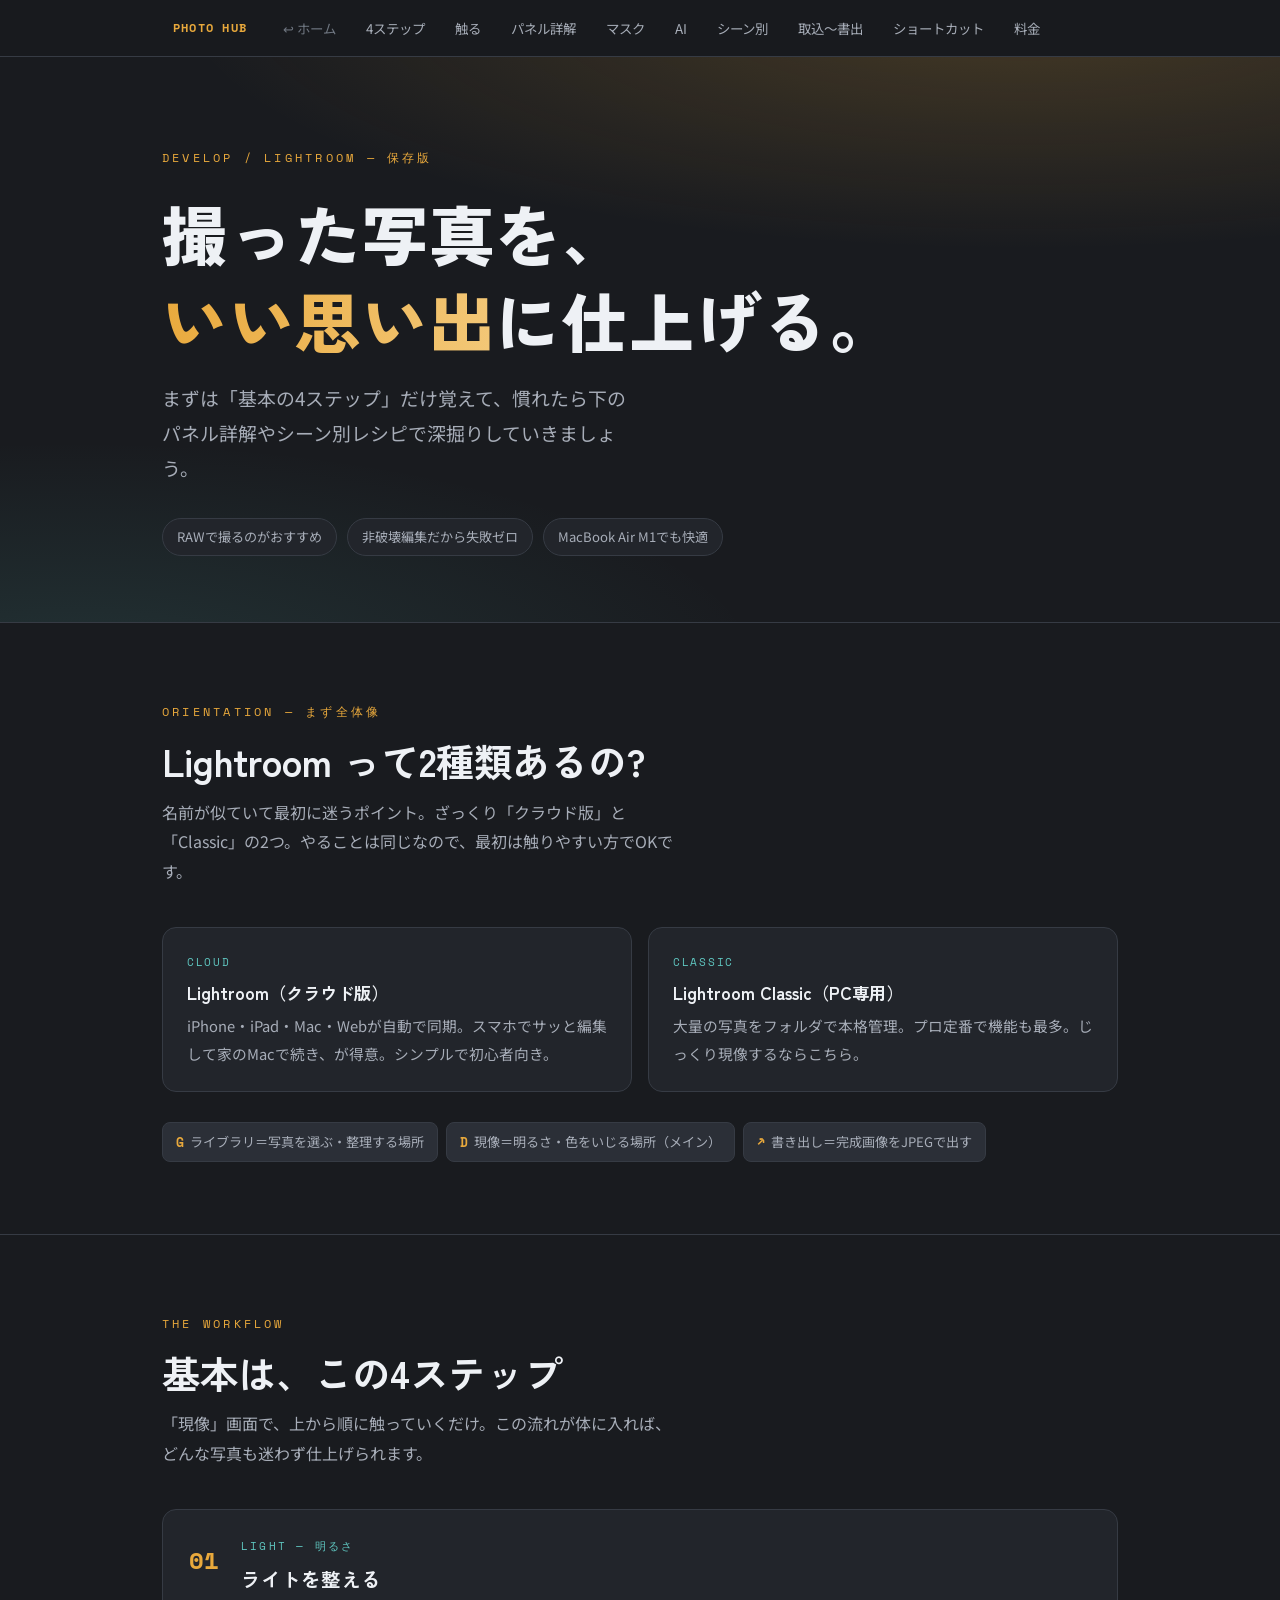
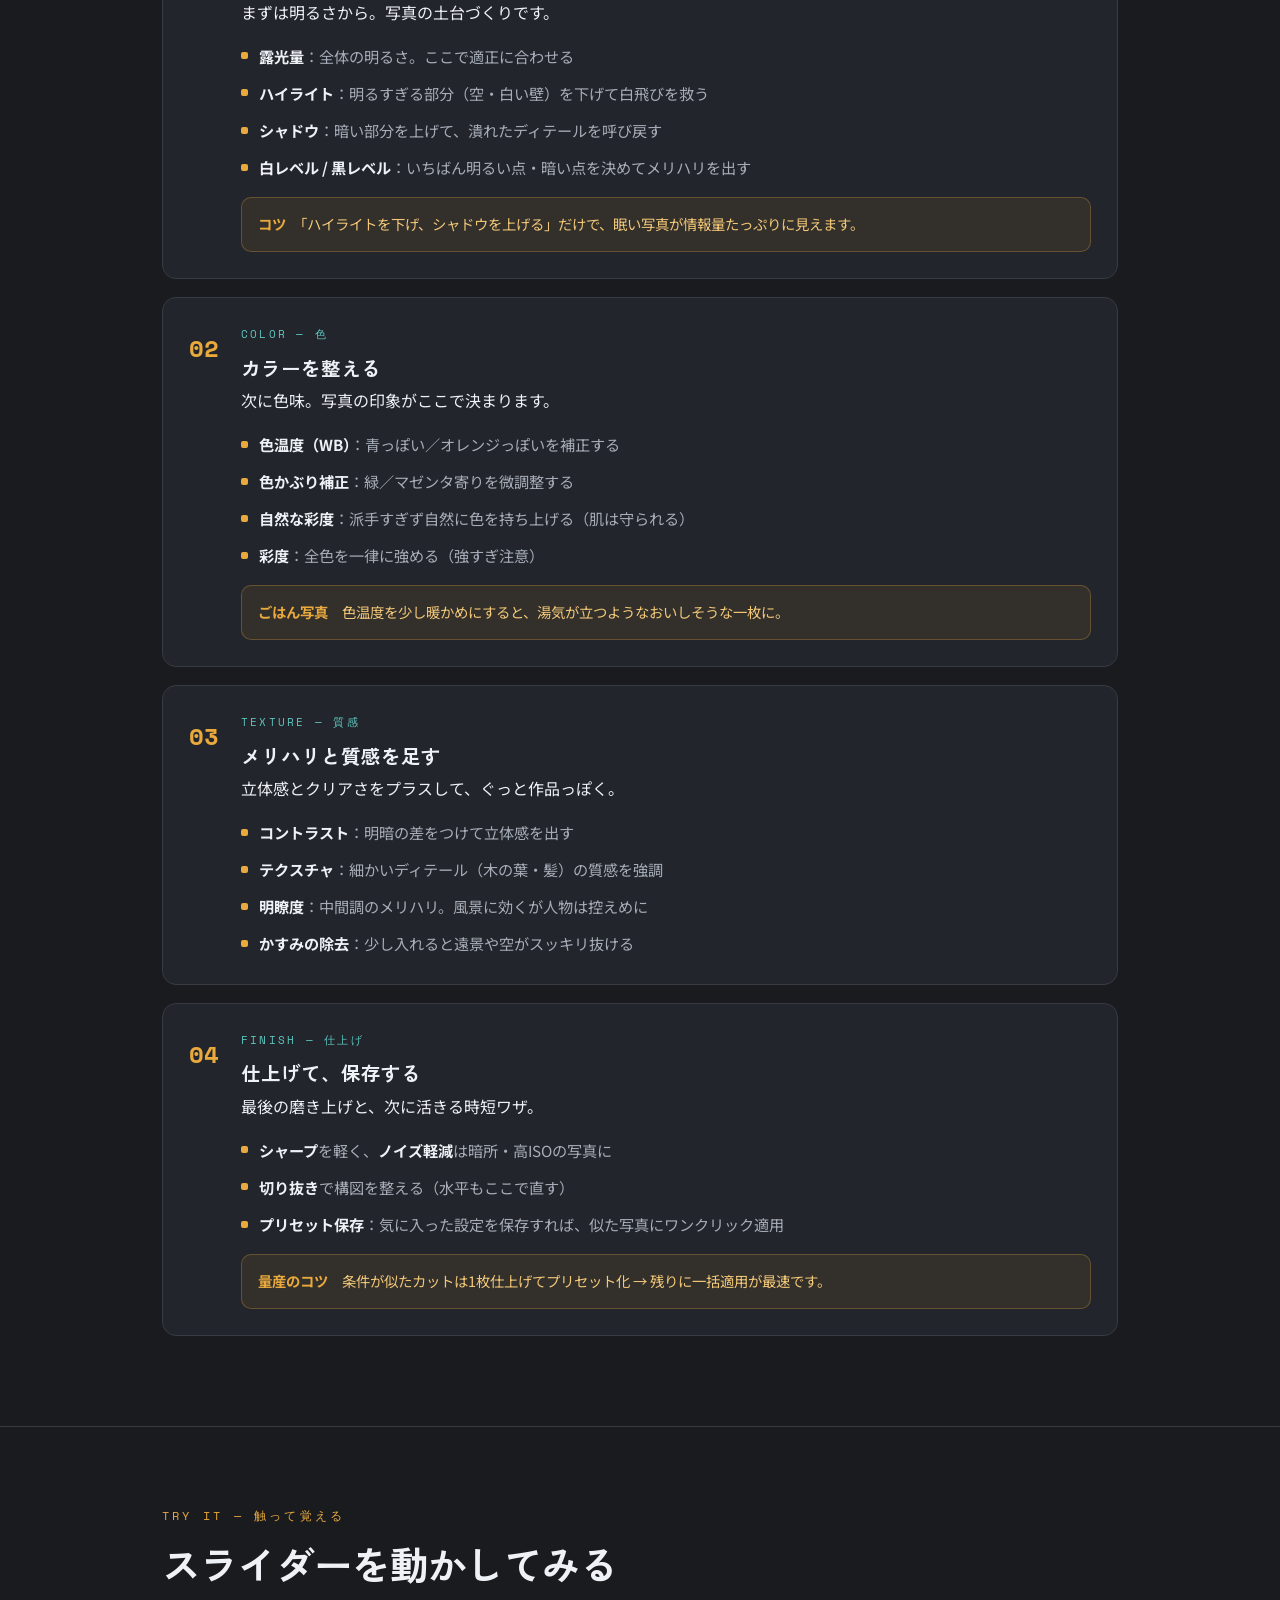
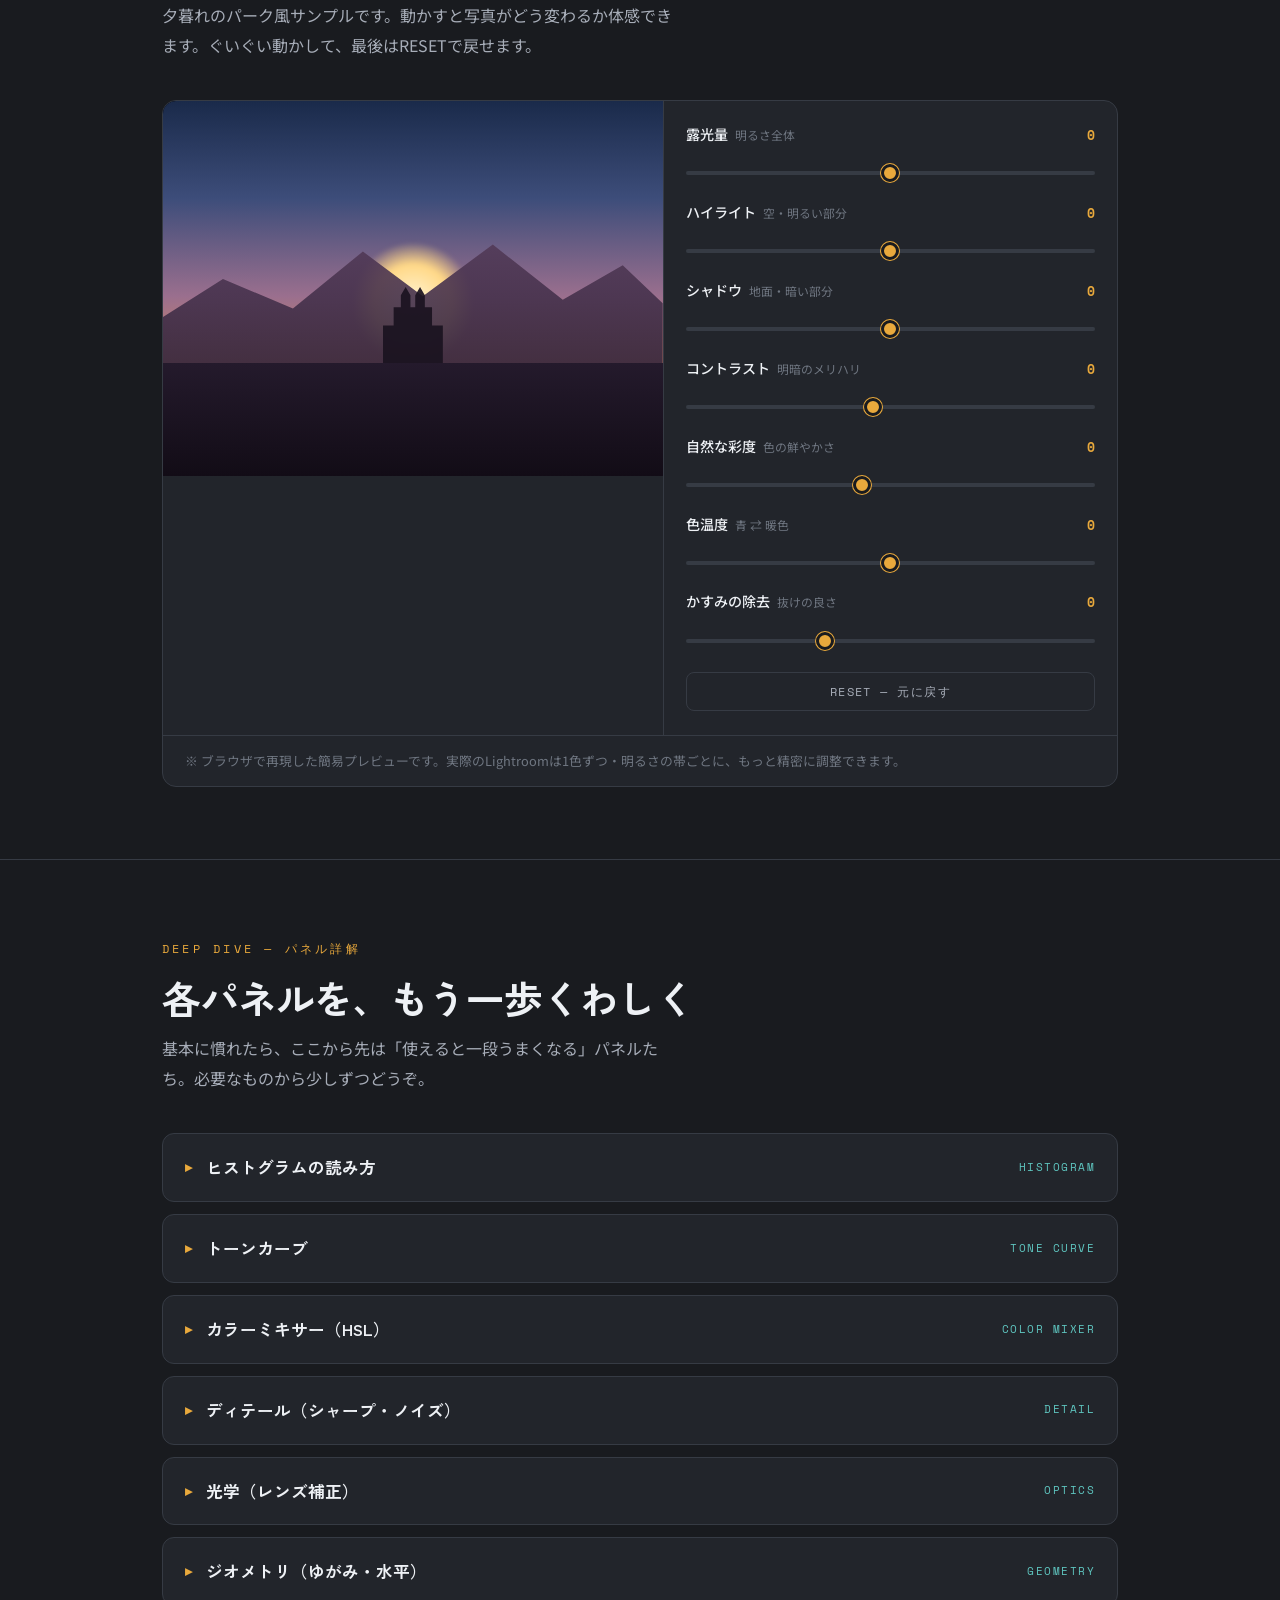
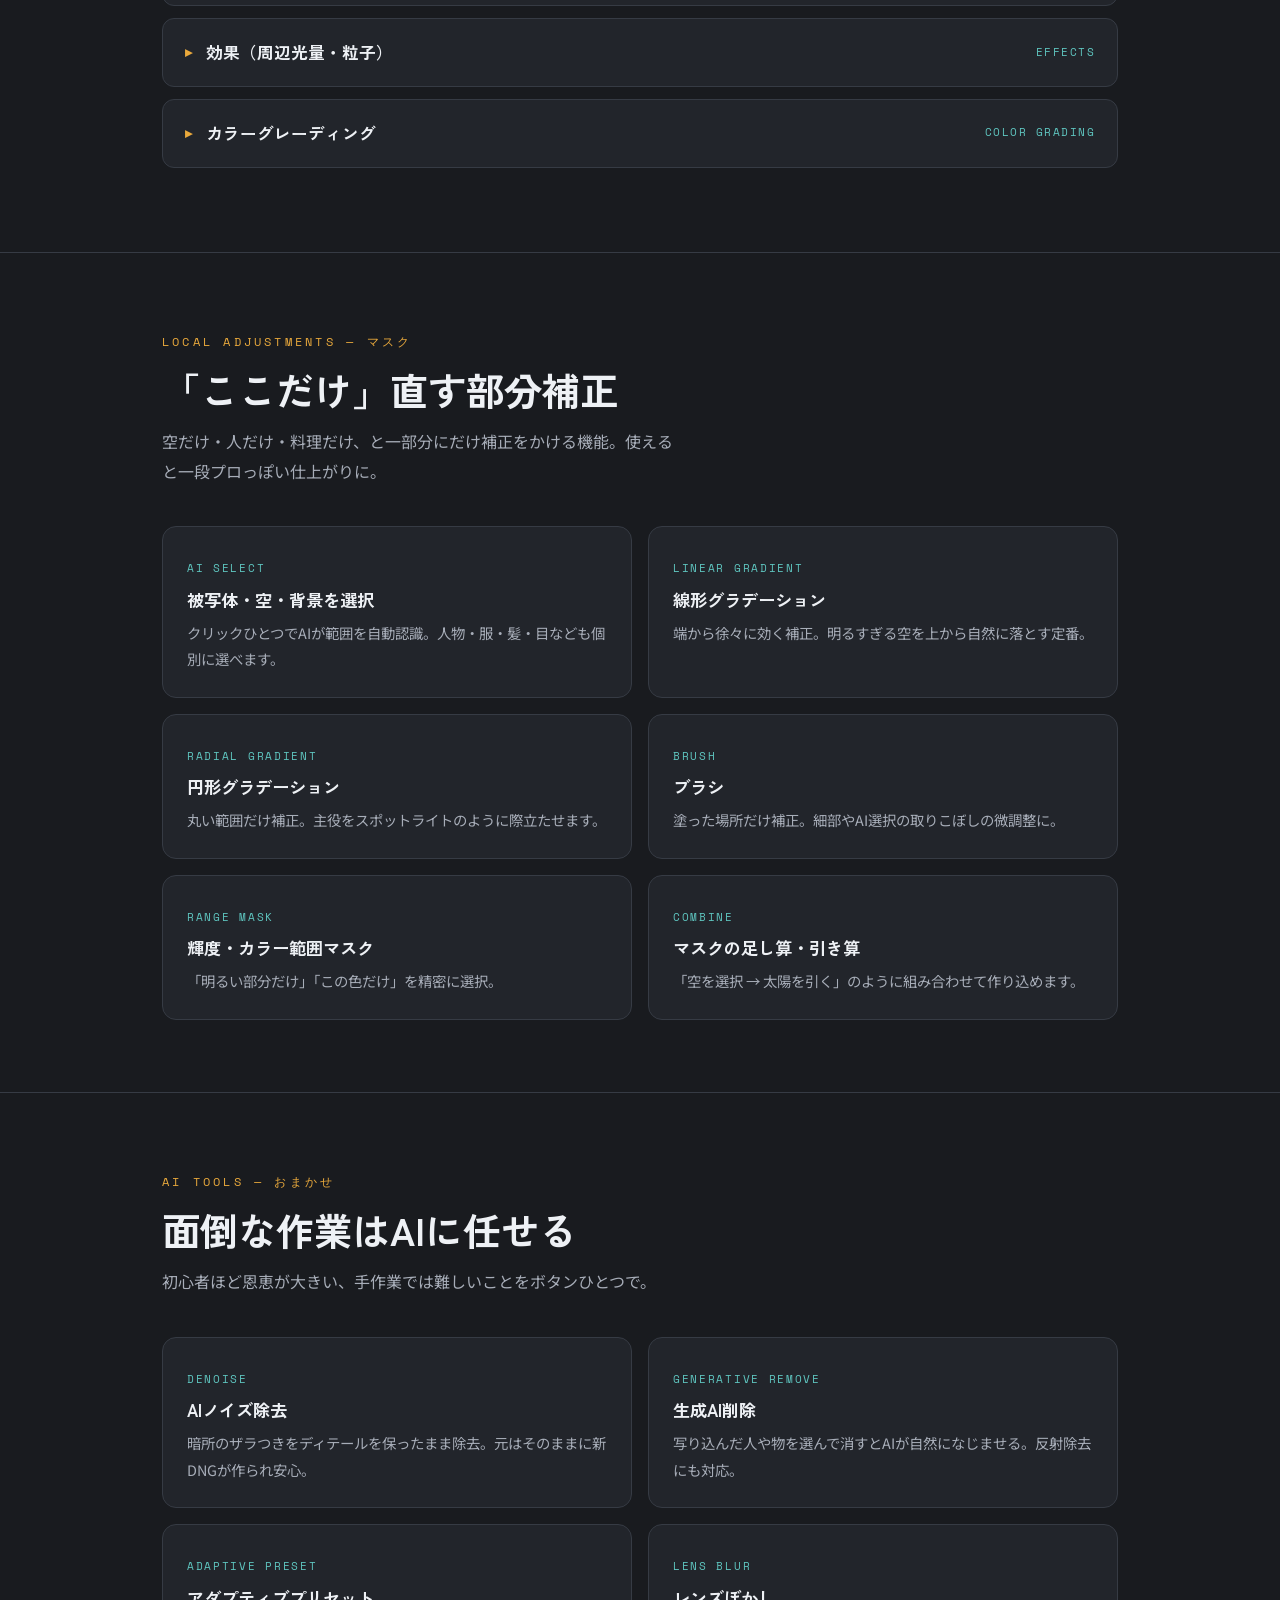
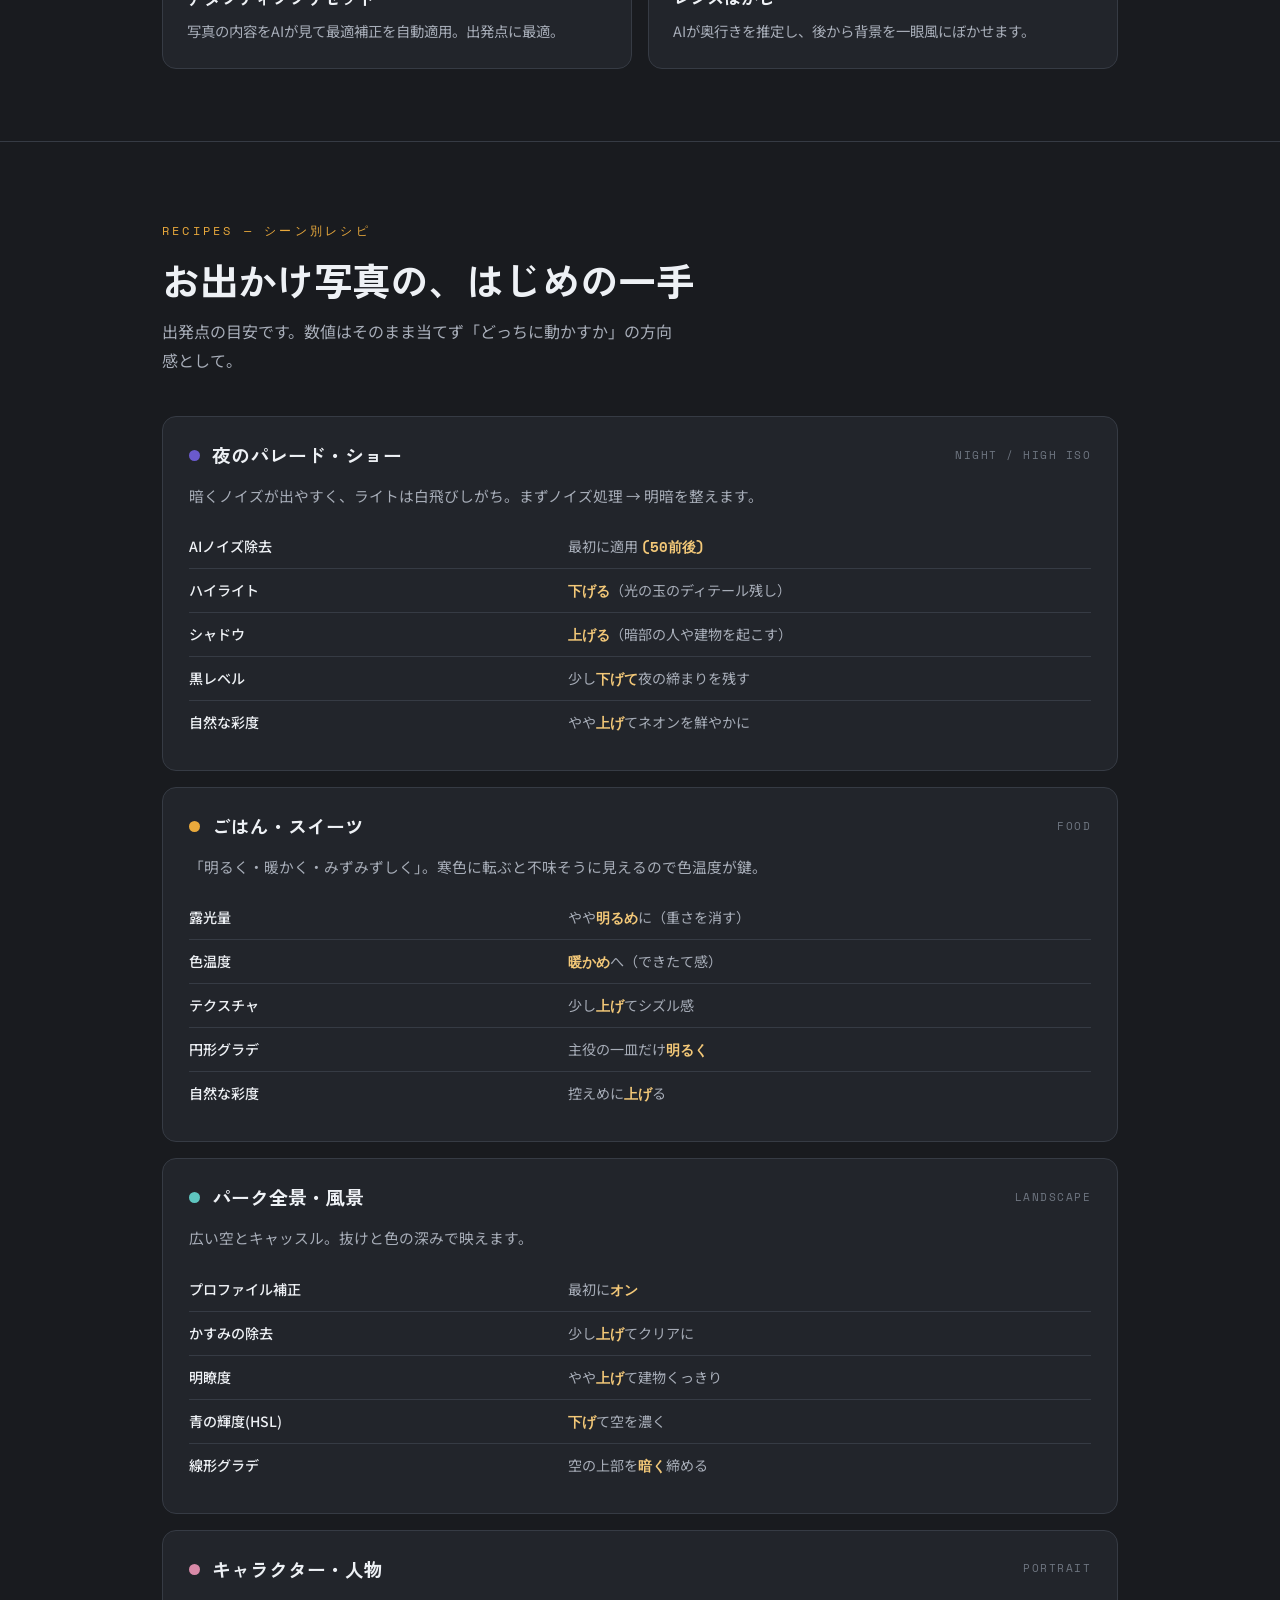
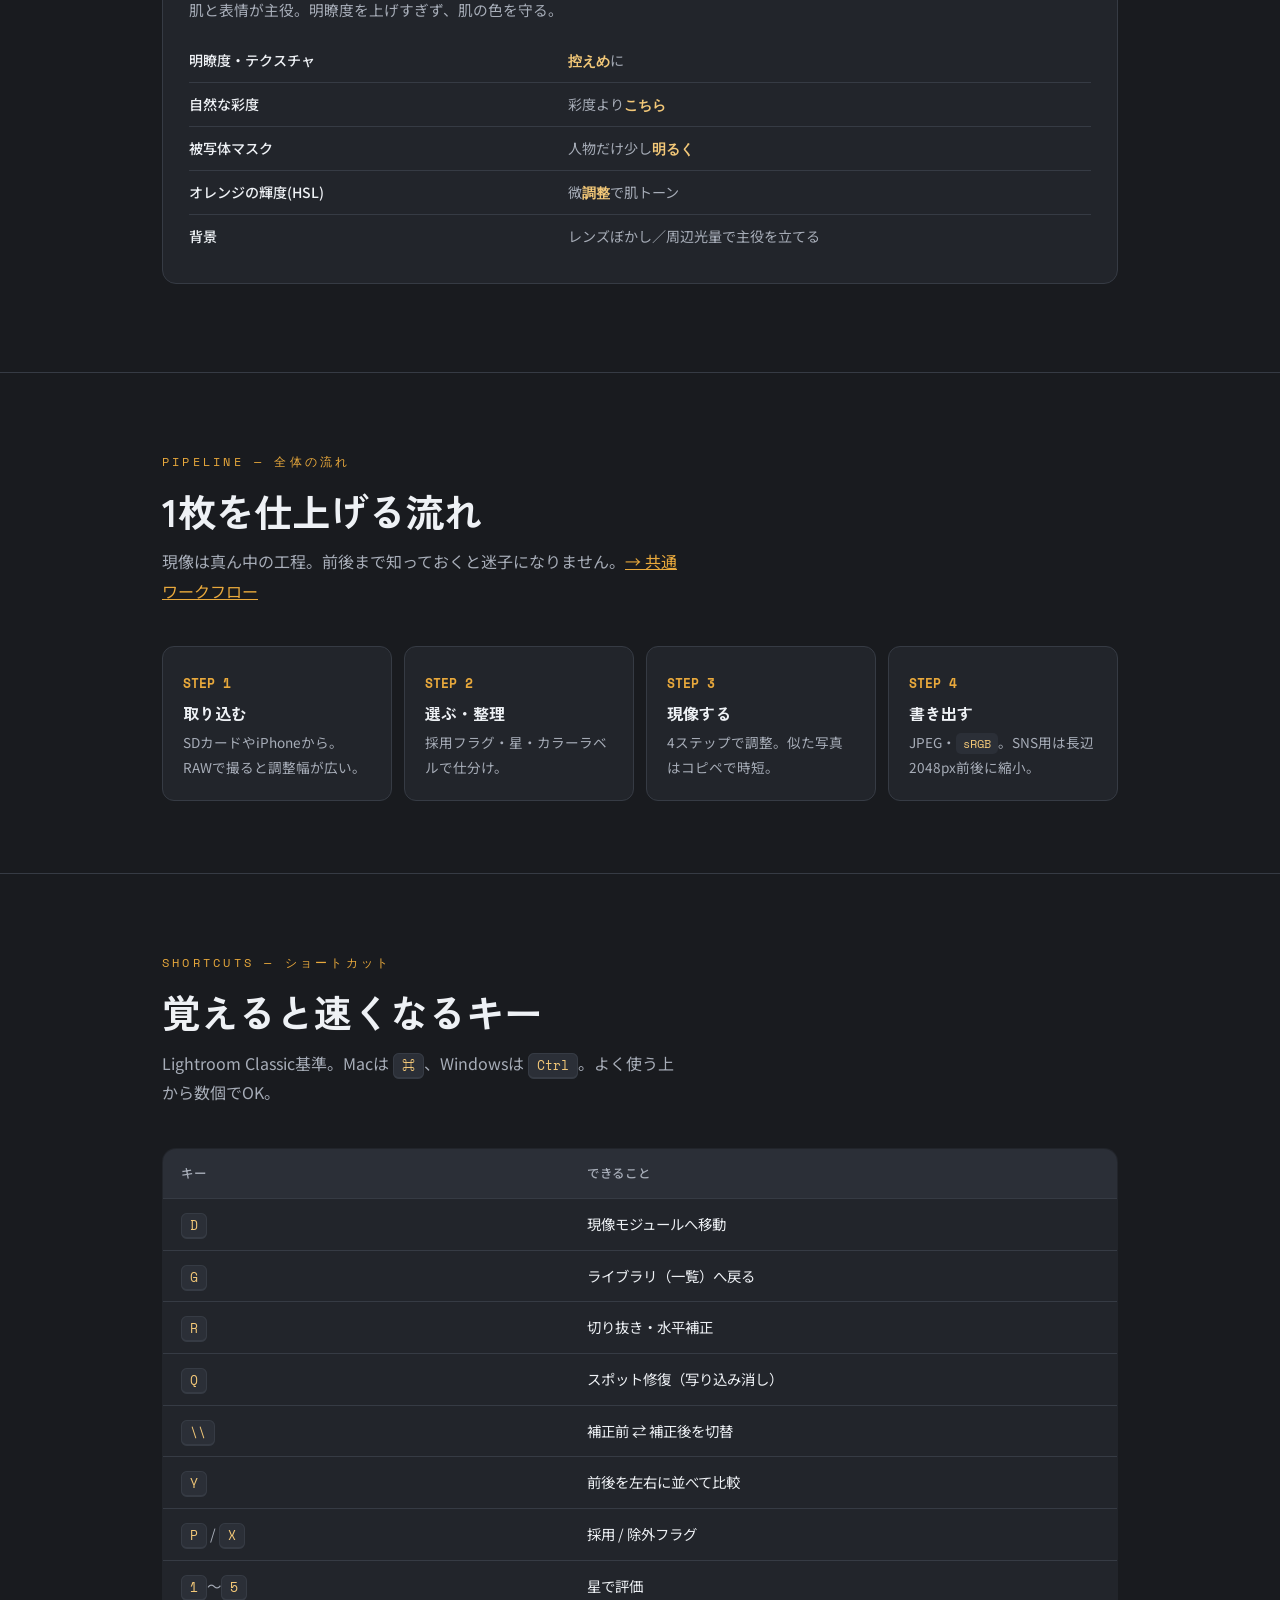
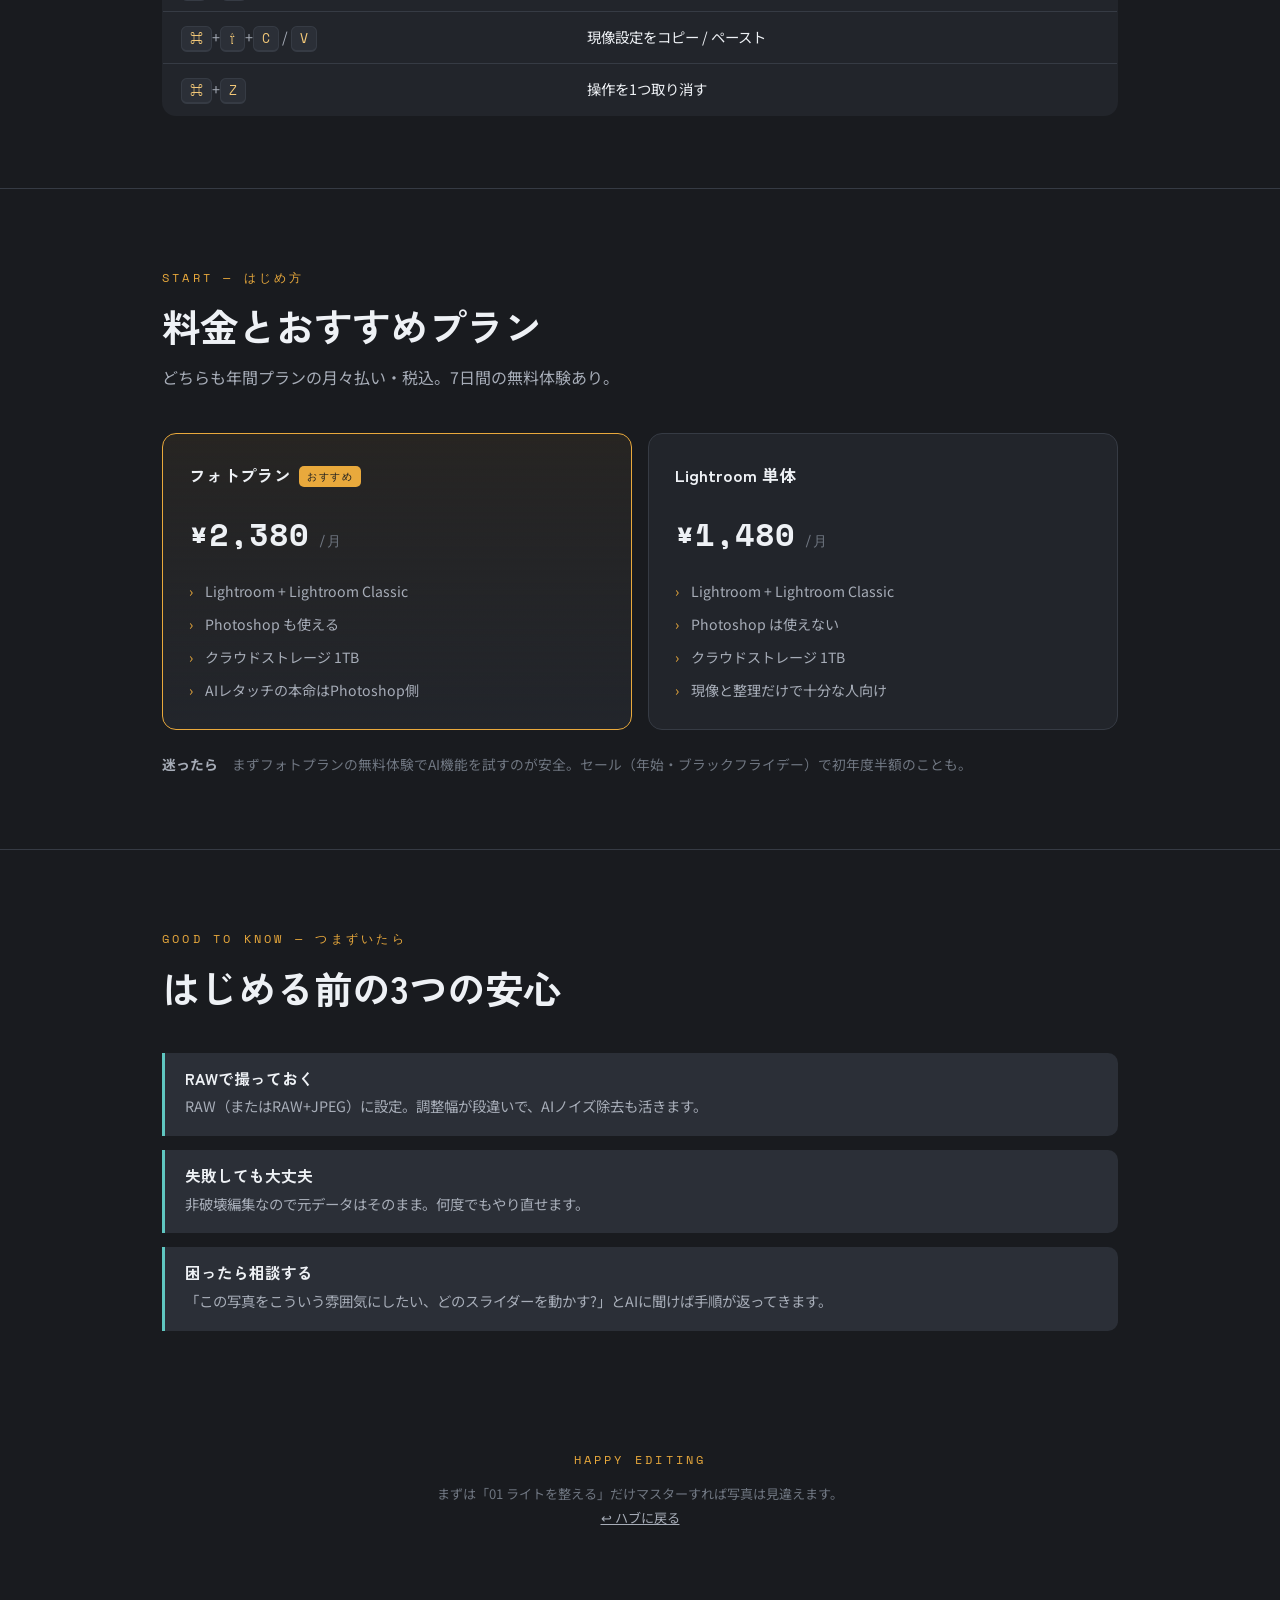
==== lightroom/index.html @ 1a2ffede "Add photo-hub site structure from zip Extract index.html, assets (main.js, style.css), lightroom pag" ====
<!DOCTYPE html>
<html lang="ja">
<head>
<meta charset="UTF-8">
<meta name="viewport" content="width=device-width, initial-scale=1.0">
<title>Lightroom 現像ガイド — 撮影＆現像ハブ</title>
<link rel="preconnect" href="https://fonts.googleapis.com">
<link rel="preconnect" href="https://fonts.gstatic.com" crossorigin>
<link href="https://fonts.googleapis.com/css2?family=Zen+Kaku+Gothic+New:wght@500;700;900&family=Noto+Sans+JP:wght@400;500;700&family=Space+Mono:wght@400;700&display=swap" rel="stylesheet">
<link rel="stylesheet" href="../assets/style.css">
<style>
  /* このページ固有：CSSで描く夕暮れパークのサンプル写真 */
  .scene{position:absolute;inset:0}
  .sky{position:absolute;inset:0;background:linear-gradient(#1a2a4a 0%,#3d4d7a 26%,#9a6f8e 52%,#e08a5a 74%,#f0b96a 100%)}
  .sun{position:absolute;left:50%;bottom:30%;transform:translateX(-50%);width:120px;height:120px;border-radius:50%;
    background:radial-gradient(circle,#fff6d8 0%,#ffd887 45%,rgba(255,200,110,0) 72%);filter:blur(2px)}
  .hills{position:absolute;left:0;right:0;bottom:24%;height:46%;background:linear-gradient(#5a3f5e,#2e2238);
    clip-path:polygon(0 60%,12% 38%,26% 55%,40% 22%,52% 48%,66% 18%,80% 50%,92% 30%,100% 52%,100% 100%,0 100%);opacity:.9}
  .ground{position:absolute;left:0;right:0;bottom:0;height:30%;background:linear-gradient(#241a2c,#120c16)}
  .castle{position:absolute;left:50%;bottom:28%;transform:translateX(-50%);width:60px;height:84px;background:#1b1320;
    clip-path:polygon(0 100%,0 46%,18% 46%,18% 24%,30% 24%,30% 10%,38% 0,46% 10%,46% 24%,54% 24%,54% 10%,62% 0,70% 10%,70% 24%,82% 24%,82% 46%,100% 46%,100% 100%);opacity:.92}
  .ov{position:absolute;inset:0;pointer-events:none}
  #hiOv{mix-blend-mode:multiply;opacity:0}
  #shOv{opacity:0}
  #tempOv{mix-blend-mode:overlay;opacity:0}
</style>
</head>
<body data-page="lightroom">

<nav class="nav">
  <div class="wrap">
    <a class="brand" href="../index.html">PHOTO HUB</a>
    <a class="home" href="../index.html">↩ ホーム</a>
    <a href="#steps">4ステップ</a>
    <a href="#play">触る</a>
    <a href="#panels">パネル詳解</a>
    <a href="#mask">マスク</a>
    <a href="#ai">AI</a>
    <a href="#recipes">シーン別</a>
    <a href="#flow">取込〜書出</a>
    <a href="#keys">ショートカット</a>
    <a href="#plans">料金</a>
  </div>
</nav>

<header class="hero">
  <div class="hero-glow"></div>
  <div class="wrap">
    <span class="eyebrow hero-eyebrow">Develop / Lightroom — 保存版</span>
    <h1>撮った写真を、<br><span class="accent">いい思い出</span>に仕上げる。</h1>
    <p class="lead">まずは「基本の4ステップ」だけ覚えて、慣れたら下のパネル詳解やシーン別レシピで深掘りしていきましょう。</p>
    <div class="hero-meta">
      <span class="chip">RAWで撮るのがおすすめ</span>
      <span class="chip">非破壊編集だから失敗ゼロ</span>
      <span class="chip">MacBook Air M1でも快適</span>
    </div>
  </div>
</header>

<!-- ORIENTATION -->
<section class="section" id="start">
  <div class="wrap">
    <div class="sec-head reveal">
      <span class="eyebrow">Orientation — まず全体像</span>
      <h2>Lightroom って2種類あるの?</h2>
      <p>名前が似ていて最初に迷うポイント。ざっくり「クラウド版」と「Classic」の2つ。やることは同じなので、最初は触りやすい方でOKです。</p>
    </div>
    <div class="two reveal">
      <div class="obox">
        <span class="meta">Cloud</span>
        <h3>Lightroom（クラウド版）</h3>
        <p>iPhone・iPad・Mac・Webが自動で同期。スマホでサッと編集して家のMacで続き、が得意。シンプルで初心者向き。</p>
      </div>
      <div class="obox">
        <span class="meta">Classic</span>
        <h3>Lightroom Classic（PC専用）</h3>
        <p>大量の写真をフォルダで本格管理。プロ定番で機能も最多。じっくり現像するならこちら。</p>
      </div>
    </div>
    <div class="modules reveal">
      <span class="mod"><b>G</b>ライブラリ＝写真を選ぶ・整理する場所</span>
      <span class="mod"><b>D</b>現像＝明るさ・色をいじる場所（メイン）</span>
      <span class="mod"><b>↗</b>書き出し＝完成画像をJPEGで出す</span>
    </div>
  </div>
</section>

<!-- WORKFLOW -->
<section class="section" id="steps">
  <div class="wrap">
    <div class="sec-head reveal">
      <span class="eyebrow">The Workflow</span>
      <h2>基本は、この4ステップ</h2>
      <p>「現像」画面で、上から順に触っていくだけ。この流れが体に入れば、どんな写真も迷わず仕上げられます。</p>
    </div>

    <div class="step reveal">
      <span class="num">01</span>
      <div>
        <span class="role">Light — 明るさ</span>
        <h3>ライトを整える</h3>
        <p>まずは明るさから。写真の土台づくりです。</p>
        <ul>
          <li><b>露光量</b>：全体の明るさ。ここで適正に合わせる</li>
          <li><b>ハイライト</b>：明るすぎる部分（空・白い壁）を下げて白飛びを救う</li>
          <li><b>シャドウ</b>：暗い部分を上げて、潰れたディテールを呼び戻す</li>
          <li><b>白レベル / 黒レベル</b>：いちばん明るい点・暗い点を決めてメリハリを出す</li>
        </ul>
        <div class="tip"><b>コツ</b>　「ハイライトを下げ、シャドウを上げる」だけで、眠い写真が情報量たっぷりに見えます。</div>
      </div>
    </div>

    <div class="step reveal">
      <span class="num">02</span>
      <div>
        <span class="role">Color — 色</span>
        <h3>カラーを整える</h3>
        <p>次に色味。写真の印象がここで決まります。</p>
        <ul>
          <li><b>色温度（WB）</b>：青っぽい／オレンジっぽいを補正する</li>
          <li><b>色かぶり補正</b>：緑／マゼンタ寄りを微調整する</li>
          <li><b>自然な彩度</b>：派手すぎず自然に色を持ち上げる（肌は守られる）</li>
          <li><b>彩度</b>：全色を一律に強める（強すぎ注意）</li>
        </ul>
        <div class="tip"><b>ごはん写真</b>　色温度を少し暖かめにすると、湯気が立つようなおいしそうな一枚に。</div>
      </div>
    </div>

    <div class="step reveal">
      <span class="num">03</span>
      <div>
        <span class="role">Texture — 質感</span>
        <h3>メリハリと質感を足す</h3>
        <p>立体感とクリアさをプラスして、ぐっと作品っぽく。</p>
        <ul>
          <li><b>コントラスト</b>：明暗の差をつけて立体感を出す</li>
          <li><b>テクスチャ</b>：細かいディテール（木の葉・髪）の質感を強調</li>
          <li><b>明瞭度</b>：中間調のメリハリ。風景に効くが人物は控えめに</li>
          <li><b>かすみの除去</b>：少し入れると遠景や空がスッキリ抜ける</li>
        </ul>
      </div>
    </div>

    <div class="step reveal">
      <span class="num">04</span>
      <div>
        <span class="role">Finish — 仕上げ</span>
        <h3>仕上げて、保存する</h3>
        <p>最後の磨き上げと、次に活きる時短ワザ。</p>
        <ul>
          <li><b>シャープ</b>を軽く、<b>ノイズ軽減</b>は暗所・高ISOの写真に</li>
          <li><b>切り抜き</b>で構図を整える（水平もここで直す）</li>
          <li><b>プリセット保存</b>：気に入った設定を保存すれば、似た写真にワンクリック適用</li>
        </ul>
        <div class="tip"><b>量産のコツ</b>　条件が似たカットは1枚仕上げてプリセット化 → 残りに一括適用が最速です。</div>
      </div>
    </div>
  </div>
</section>

<!-- PLAYGROUND -->
<section class="section" id="play">
  <div class="wrap">
    <div class="sec-head reveal">
      <span class="eyebrow">Try It — 触って覚える</span>
      <h2>スライダーを動かしてみる</h2>
      <p>夕暮れのパーク風サンプルです。動かすと写真がどう変わるか体感できます。ぐいぐい動かして、最後はRESETで戻せます。</p>
    </div>

    <div class="lab reveal">
      <div class="lab-grid">
        <div class="stage">
          <div class="scene" id="scene">
            <div class="sky"></div><div class="sun"></div><div class="hills"></div><div class="castle"></div><div class="ground"></div>
          </div>
          <div class="ov" id="hiOv"></div>
          <div class="ov" id="shOv"></div>
          <div class="ov" id="tempOv"></div>
        </div>
        <div class="controls">
          <div class="ctrl"><div class="ctrl-top"><span class="ctrl-label">露光量<span>明るさ全体</span></span><span class="ctrl-val" id="vExp">0</span></div><input type="range" id="exp" min="-60" max="60" value="0" aria-label="露光量"></div>
          <div class="ctrl"><div class="ctrl-top"><span class="ctrl-label">ハイライト<span>空・明るい部分</span></span><span class="ctrl-val" id="vHi">0</span></div><input type="range" id="hi" min="-100" max="100" value="0" aria-label="ハイライト"></div>
          <div class="ctrl"><div class="ctrl-top"><span class="ctrl-label">シャドウ<span>地面・暗い部分</span></span><span class="ctrl-val" id="vSh">0</span></div><input type="range" id="sh" min="-100" max="100" value="0" aria-label="シャドウ"></div>
          <div class="ctrl"><div class="ctrl-top"><span class="ctrl-label">コントラスト<span>明暗のメリハリ</span></span><span class="ctrl-val" id="vCon">0</span></div><input type="range" id="con" min="-50" max="60" value="0" aria-label="コントラスト"></div>
          <div class="ctrl"><div class="ctrl-top"><span class="ctrl-label">自然な彩度<span>色の鮮やかさ</span></span><span class="ctrl-val" id="vSat">0</span></div><input type="range" id="sat" min="-60" max="80" value="0" aria-label="彩度"></div>
          <div class="ctrl"><div class="ctrl-top"><span class="ctrl-label">色温度<span>青 ⇄ 暖色</span></span><span class="ctrl-val" id="vTemp">0</span></div><input type="range" id="temp" min="-60" max="60" value="0" aria-label="色温度"></div>
          <div class="ctrl"><div class="ctrl-top"><span class="ctrl-label">かすみの除去<span>抜けの良さ</span></span><span class="ctrl-val" id="vDe">0</span></div><input type="range" id="de" min="-30" max="60" value="0" aria-label="かすみの除去"></div>
          <button class="reset" id="reset">RESET — 元に戻す</button>
        </div>
      </div>
      <div class="lab-note">※ ブラウザで再現した簡易プレビューです。実際のLightroomは1色ずつ・明るさの帯ごとに、もっと精密に調整できます。</div>
    </div>
  </div>
</section>

<!-- PANEL DETAIL -->
<section class="section" id="panels">
  <div class="wrap">
    <div class="sec-head reveal">
      <span class="eyebrow">Deep Dive — パネル詳解</span>
      <h2>各パネルを、もう一歩くわしく</h2>
      <p>基本に慣れたら、ここから先は「使えると一段うまくなる」パネルたち。必要なものから少しずつどうぞ。</p>
    </div>

    <details class="acc reveal"><summary><span class="ico">▸</span>ヒストグラムの読み方<span class="en">Histogram</span></summary>
      <div class="body"><p>画面右上の山のグラフ。<b>左が暗い部分・右が明るい部分</b>の量。左に張り付けば黒潰れ、右にあふれれば白飛びのサイン。</p><p>左右に偏らず端までなだらかに広がるのが「階調豊か」の目安です。</p><div class="mini">撮った直後にヒストグラムで明暗を判断する練習をすると上達が早いです。</div></div></details>

    <details class="acc reveal"><summary><span class="ico">▸</span>トーンカーブ<span class="en">Tone Curve</span></summary>
      <div class="body"><p>明るさを帯ごとに曲げる上級ツール。<b>ゆるいS字</b>でフィルム風コントラスト、右下を少し上げる「眠いブラック」でマット調に。</p><div class="mini">露光量で大枠 → カーブで微調整、が使い分けのコツ。</div></div></details>

    <details class="acc reveal"><summary><span class="ico">▸</span>カラーミキサー（HSL）<span class="en">Color Mixer</span></summary>
      <div class="body"><p>色を1色ずつ調整。<b>色相</b>＝色の方向／<b>彩度</b>＝鮮やかさ／<b>輝度</b>＝明るさ。</p><div class="mini">「青の輝度を下げて空を濃く」「オレンジの彩度を上げて夕日を強調」などピンポイントに。</div></div></details>

    <details class="acc reveal"><summary><span class="ico">▸</span>ディテール（シャープ・ノイズ）<span class="en">Detail</span></summary>
      <div class="body"><p><b>シャープ</b>は輪郭、<b>ノイズ軽減</b>はザラつき。最新の<b>AIノイズ除去</b>はディテールを保ったまま除去でき、夜のショー写真はこれ一発。</p><div class="mini">100%拡大で確認しながら、かけすぎを防止。</div></div></details>

    <details class="acc reveal"><summary><span class="ico">▸</span>光学（レンズ補正）<span class="en">Optics</span></summary>
      <div class="body"><p><b>「プロファイル補正を使用」</b>と<b>色収差を除去</b>にチェックを入れるだけで、ゆがみ・四隅の暗さ・色のにじみを自動補正。</p><div class="mini">最初に入れておく習慣がおすすめ。</div></div></details>

    <details class="acc reveal"><summary><span class="ico">▸</span>ジオメトリ（ゆがみ・水平）<span class="en">Geometry</span></summary>
      <div class="body"><p>Upright の<b>「自動」「水平」</b>で、傾いた水平やキャッスルの垂直をワンタッチ補正。</p><div class="mini">広角の建物の「ハの字すぼまり」がスッと整います。</div></div></details>

    <details class="acc reveal"><summary><span class="ico">▸</span>効果（周辺光量・粒子）<span class="en">Effects</span></summary>
      <div class="body"><p><b>周辺光量</b>をマイナスで四隅を暗くし主役へ視線誘導。<b>粒子</b>を少し足すとフィルム風。</p><div class="mini">かけすぎ厳禁。ほんの少しが上品。</div></div></details>

    <details class="acc reveal"><summary><span class="ico">▸</span>カラーグレーディング<span class="en">Color Grading</span></summary>
      <div class="body"><p>ハイライト・中間調・シャドウに別々の色を乗せる映画的演出。<b>シャドウに青・ハイライトに暖色</b>の「ティール&オレンジ」は王道。</p><div class="mini">仕上げの最後に少量だけ。</div></div></details>
  </div>
</section>

<!-- MASKING -->
<section class="section" id="mask">
  <div class="wrap">
    <div class="sec-head reveal">
      <span class="eyebrow">Local Adjustments — マスク</span>
      <h2>「ここだけ」直す部分補正</h2>
      <p>空だけ・人だけ・料理だけ、と一部分にだけ補正をかける機能。使えると一段プロっぽい仕上がりに。</p>
    </div>
    <div class="grid">
      <div class="card reveal"><span class="tag">AI Select</span><h3>被写体・空・背景を選択</h3><p>クリックひとつでAIが範囲を自動認識。人物・服・髪・目なども個別に選べます。</p></div>
      <div class="card reveal"><span class="tag">Linear Gradient</span><h3>線形グラデーション</h3><p>端から徐々に効く補正。明るすぎる空を上から自然に落とす定番。</p></div>
      <div class="card reveal"><span class="tag">Radial Gradient</span><h3>円形グラデーション</h3><p>丸い範囲だけ補正。主役をスポットライトのように際立たせます。</p></div>
      <div class="card reveal"><span class="tag">Brush</span><h3>ブラシ</h3><p>塗った場所だけ補正。細部やAI選択の取りこぼしの微調整に。</p></div>
      <div class="card reveal"><span class="tag">Range Mask</span><h3>輝度・カラー範囲マスク</h3><p>「明るい部分だけ」「この色だけ」を精密に選択。</p></div>
      <div class="card reveal"><span class="tag">Combine</span><h3>マスクの足し算・引き算</h3><p>「空を選択 → 太陽を引く」のように組み合わせて作り込めます。</p></div>
    </div>
  </div>
</section>

<!-- AI -->
<section class="section" id="ai">
  <div class="wrap">
    <div class="sec-head reveal">
      <span class="eyebrow">AI Tools — おまかせ</span>
      <h2>面倒な作業はAIに任せる</h2>
      <p>初心者ほど恩恵が大きい、手作業では難しいことをボタンひとつで。</p>
    </div>
    <div class="grid">
      <div class="card reveal"><span class="tag">Denoise</span><h3>AIノイズ除去</h3><p>暗所のザラつきをディテールを保ったまま除去。元はそのままに新DNGが作られ安心。</p></div>
      <div class="card reveal"><span class="tag">Generative Remove</span><h3>生成AI削除</h3><p>写り込んだ人や物を選んで消すとAIが自然になじませる。反射除去にも対応。</p></div>
      <div class="card reveal"><span class="tag">Adaptive Preset</span><h3>アダプティブプリセット</h3><p>写真の内容をAIが見て最適補正を自動適用。出発点に最適。</p></div>
      <div class="card reveal"><span class="tag">Lens Blur</span><h3>レンズぼかし</h3><p>AIが奥行きを推定し、後から背景を一眼風にぼかせます。</p></div>
    </div>
  </div>
</section>

<!-- RECIPES -->
<section class="section" id="recipes">
  <div class="wrap">
    <div class="sec-head reveal">
      <span class="eyebrow">Recipes — シーン別レシピ</span>
      <h2>お出かけ写真の、はじめの一手</h2>
      <p>出発点の目安です。数値はそのまま当てず「どっちに動かすか」の方向感として。</p>
    </div>

    <div class="recipe reveal">
      <div class="recipe-head"><span class="dot" style="background:#6a5acd"></span><h3>夜のパレード・ショー</h3><span class="scene-tag">Night / High ISO</span></div>
      <p class="intro">暗くノイズが出やすく、ライトは白飛びしがち。まずノイズ処理 → 明暗を整えます。</p>
      <table>
        <tr><td class="k">AIノイズ除去</td><td class="v">最初に適用 <b>(50前後)</b></td></tr>
        <tr><td class="k">ハイライト</td><td class="v"><b>下げる</b>（光の玉のディテール残し）</td></tr>
        <tr><td class="k">シャドウ</td><td class="v"><b>上げる</b>（暗部の人や建物を起こす）</td></tr>
        <tr><td class="k">黒レベル</td><td class="v">少し<b>下げて</b>夜の締まりを残す</td></tr>
        <tr><td class="k">自然な彩度</td><td class="v">やや<b>上げ</b>てネオンを鮮やかに</td></tr>
      </table>
    </div>

    <div class="recipe reveal">
      <div class="recipe-head"><span class="dot" style="background:#e9a93c"></span><h3>ごはん・スイーツ</h3><span class="scene-tag">Food</span></div>
      <p class="intro">「明るく・暖かく・みずみずしく」。寒色に転ぶと不味そうに見えるので色温度が鍵。</p>
      <table>
        <tr><td class="k">露光量</td><td class="v">やや<b>明るめ</b>に（重さを消す）</td></tr>
        <tr><td class="k">色温度</td><td class="v"><b>暖かめ</b>へ（できたて感）</td></tr>
        <tr><td class="k">テクスチャ</td><td class="v">少し<b>上げ</b>てシズル感</td></tr>
        <tr><td class="k">円形グラデ</td><td class="v">主役の一皿だけ<b>明るく</b></td></tr>
        <tr><td class="k">自然な彩度</td><td class="v">控えめに<b>上げ</b>る</td></tr>
      </table>
    </div>

    <div class="recipe reveal">
      <div class="recipe-head"><span class="dot" style="background:#5fc6c0"></span><h3>パーク全景・風景</h3><span class="scene-tag">Landscape</span></div>
      <p class="intro">広い空とキャッスル。抜けと色の深みで映えます。</p>
      <table>
        <tr><td class="k">プロファイル補正</td><td class="v">最初に<b>オン</b></td></tr>
        <tr><td class="k">かすみの除去</td><td class="v">少し<b>上げ</b>てクリアに</td></tr>
        <tr><td class="k">明瞭度</td><td class="v">やや<b>上げ</b>て建物くっきり</td></tr>
        <tr><td class="k">青の輝度(HSL)</td><td class="v"><b>下げ</b>て空を濃く</td></tr>
        <tr><td class="k">線形グラデ</td><td class="v">空の上部を<b>暗く</b>締める</td></tr>
      </table>
    </div>

    <div class="recipe reveal">
      <div class="recipe-head"><span class="dot" style="background:#d98aa8"></span><h3>キャラクター・人物</h3><span class="scene-tag">Portrait</span></div>
      <p class="intro">肌と表情が主役。明瞭度を上げすぎず、肌の色を守る。</p>
      <table>
        <tr><td class="k">明瞭度・テクスチャ</td><td class="v"><b>控えめ</b>に</td></tr>
        <tr><td class="k">自然な彩度</td><td class="v">彩度より<b>こちら</b></td></tr>
        <tr><td class="k">被写体マスク</td><td class="v">人物だけ少し<b>明るく</b></td></tr>
        <tr><td class="k">オレンジの輝度(HSL)</td><td class="v">微<b>調整</b>で肌トーン</td></tr>
        <tr><td class="k">背景</td><td class="v">レンズぼかし／周辺光量で主役を立てる</td></tr>
      </table>
    </div>
  </div>
</section>

<!-- FLOW -->
<section class="section" id="flow">
  <div class="wrap">
    <div class="sec-head reveal">
      <span class="eyebrow">Pipeline — 全体の流れ</span>
      <h2>1枚を仕上げる流れ</h2>
      <p>現像は真ん中の工程。前後まで知っておくと迷子になりません。<a href="../reference/workflow.html">→ 共通ワークフロー</a></p>
    </div>
    <div class="flow reveal">
      <div class="flow-step"><span class="n">STEP 1</span><h4>取り込む</h4><p>SDカードやiPhoneから。RAWで撮ると調整幅が広い。</p></div>
      <div class="flow-step"><span class="n">STEP 2</span><h4>選ぶ・整理</h4><p>採用フラグ・星・カラーラベルで仕分け。</p></div>
      <div class="flow-step"><span class="n">STEP 3</span><h4>現像する</h4><p>4ステップで調整。似た写真はコピペで時短。</p></div>
      <div class="flow-step"><span class="n">STEP 4</span><h4>書き出す</h4><p>JPEG・<code>sRGB</code>。SNS用は長辺2048px前後に縮小。</p></div>
    </div>
  </div>
</section>

<!-- SHORTCUTS -->
<section class="section" id="keys">
  <div class="wrap">
    <div class="sec-head reveal">
      <span class="eyebrow">Shortcuts — ショートカット</span>
      <h2>覚えると速くなるキー</h2>
      <p>Lightroom Classic基準。Macは <kbd>⌘</kbd>、Windowsは <kbd>Ctrl</kbd>。よく使う上から数個でOK。</p>
    </div>
    <div class="reveal">
      <table class="keys">
        <thead><tr><th>キー</th><th>できること</th></tr></thead>
        <tbody>
          <tr><td><kbd>D</kbd></td><td class="act">現像モジュールへ移動</td></tr>
          <tr><td><kbd>G</kbd></td><td class="act">ライブラリ（一覧）へ戻る</td></tr>
          <tr><td><kbd>R</kbd></td><td class="act">切り抜き・水平補正</td></tr>
          <tr><td><kbd>Q</kbd></td><td class="act">スポット修復（写り込み消し）</td></tr>
          <tr><td><kbd>\\</kbd></td><td class="act">補正前 ⇄ 補正後を切替</td></tr>
          <tr><td><kbd>Y</kbd></td><td class="act">前後を左右に並べて比較</td></tr>
          <tr><td><kbd>P</kbd> / <kbd>X</kbd></td><td class="act">採用 / 除外フラグ</td></tr>
          <tr><td><kbd>1</kbd>〜<kbd>5</kbd></td><td class="act">星で評価</td></tr>
          <tr><td><kbd>⌘</kbd>+<kbd>⇧</kbd>+<kbd>C</kbd> / <kbd>V</kbd></td><td class="act">現像設定をコピー / ペースト</td></tr>
          <tr><td><kbd>⌘</kbd>+<kbd>Z</kbd></td><td class="act">操作を1つ取り消す</td></tr>
        </tbody>
      </table>
    </div>
  </div>
</section>

<!-- PLANS -->
<section class="section" id="plans">
  <div class="wrap">
    <div class="sec-head reveal">
      <span class="eyebrow">Start — はじめ方</span>
      <h2>料金とおすすめプラン</h2>
      <p>どちらも年間プランの月々払い・税込。7日間の無料体験あり。</p>
    </div>
    <div class="plans reveal">
      <div class="plan feat">
        <span class="pname">フォトプラン</span><span class="badge">おすすめ</span>
        <div class="price">¥2,380<small> /月</small></div>
        <ul><li>Lightroom + Lightroom Classic</li><li>Photoshop も使える</li><li>クラウドストレージ 1TB</li><li>AIレタッチの本命はPhotoshop側</li></ul>
      </div>
      <div class="plan">
        <span class="pname">Lightroom 単体</span>
        <div class="price">¥1,480<small> /月</small></div>
        <ul><li>Lightroom + Lightroom Classic</li><li>Photoshop は使えない</li><li>クラウドストレージ 1TB</li><li>現像と整理だけで十分な人向け</li></ul>
      </div>
    </div>
    <p class="note"><b>迷ったら</b>　まずフォトプランの無料体験でAI機能を試すのが安全。セール（年始・ブラックフライデー）で初年度半額のことも。</p>
  </div>
</section>

<!-- TROUBLESHOOT -->
<section class="section last" id="help">
  <div class="wrap">
    <div class="sec-head reveal">
      <span class="eyebrow">Good to Know — つまずいたら</span>
      <h2>はじめる前の3つの安心</h2>
    </div>
    <div class="help reveal">
      <div class="help-item"><h3>RAWで撮っておく</h3><p>RAW（またはRAW+JPEG）に設定。調整幅が段違いで、AIノイズ除去も活きます。</p></div>
      <div class="help-item"><h3>失敗しても大丈夫</h3><p>非破壊編集なので元データはそのまま。何度でもやり直せます。</p></div>
      <div class="help-item"><h3>困ったら相談する</h3><p>「この写真をこういう雰囲気にしたい、どのスライダーを動かす?」とAIに聞けば手順が返ってきます。</p></div>
    </div>
  </div>
</section>

<footer class="footer">
  <div class="wrap">
    <span class="eyebrow">Happy Editing</span>
    まずは「01 ライトを整える」だけマスターすれば写真は見違えます。<br><a href="../index.html">↩ ハブに戻る</a>
  </div>
</footer>

<script src="../assets/main.js"></script>
<script>
  (function(){
    var scene=document.getElementById('scene');
    var hiOv=document.getElementById('hiOv');
    var shOv=document.getElementById('shOv');
    var tempOv=document.getElementById('tempOv');
    var ids=['exp','hi','sh','con','sat','temp','de'];
    var el={};
    ids.forEach(function(id){el[id]=document.getElementById(id);});
    function fmt(v){return (v>0?'+':'')+v;}
    function apply(){
      var e=+el.exp.value,hi=+el.hi.value,sh=+el.sh.value,c=+el.con.value,s=+el.sat.value,t=+el.temp.value,de=+el.de.value;
      var brightness=1+e/100-de/600, contrast=1+c/100+de/200, saturate=1+s/100+de/200;
      scene.style.filter='brightness('+brightness.toFixed(3)+') contrast('+contrast.toFixed(3)+') saturate('+saturate.toFixed(3)+')';
      if(hi<=0){hiOv.style.mixBlendMode='multiply';hiOv.style.background='radial-gradient(62% 52% at 50% 26%,#000,transparent 72%)';hiOv.style.opacity=(Math.abs(hi)/100*0.85).toFixed(3);}
      else{hiOv.style.mixBlendMode='screen';hiOv.style.background='radial-gradient(62% 52% at 50% 26%,#fff,transparent 72%)';hiOv.style.opacity=(hi/100*0.6).toFixed(3);}
      if(sh>=0){shOv.style.mixBlendMode='screen';shOv.style.background='linear-gradient(0deg,#fff 0%,transparent 45%)';shOv.style.opacity=(sh/100*0.7).toFixed(3);}
      else{shOv.style.mixBlendMode='multiply';shOv.style.background='linear-gradient(0deg,#000 0%,transparent 45%)';shOv.style.opacity=(Math.abs(sh)/100*0.7).toFixed(3);}
      tempOv.style.background=t>=0?'#ff8c2e':'#2e7bff';
      tempOv.style.opacity=(Math.abs(t)/100*0.7).toFixed(3);
      document.getElementById('vExp').textContent=fmt(e);
      document.getElementById('vHi').textContent=fmt(hi);
      document.getElementById('vSh').textContent=fmt(sh);
      document.getElementById('vCon').textContent=fmt(c);
      document.getElementById('vSat').textContent=fmt(s);
      document.getElementById('vTemp').textContent=fmt(t);
      document.getElementById('vDe').textContent=fmt(de);
    }
    ids.forEach(function(id){el[id].addEventListener('input',apply);});
    document.getElementById('reset').addEventListener('click',function(){ids.forEach(function(id){el[id].value=0;});apply();});
    apply();
  })();
</script>
</body>
</html>
---- assets/style.css ----
/* =========================================================
   撮影＆現像ハブ — 共通スタイル style.css
   全ページで読み込む。トークン + テーマ別アクセント + 部品。
   ========================================================= */

:root{
  --bg:#191b1f;
  --panel:#22252b;
  --panel-2:#2b2f37;
  --line:#363b44;
  --ink:#eef1f5;
  --ink-soft:#a7adb8;
  --ink-faint:#6f7681;

  /* 固定ブランド色 */
  --amber:#e9a93c;
  --teal:#5fc6c0;

  /* ページごとに切り替わるアクセント（既定 = amber / teal） */
  --accent:#e9a93c;
  --accent-soft:#f3c878;
  --accent2:#5fc6c0;

  --radius:14px;
  --maxw:1000px;
}

/* テーマ：body に付けるとアクセントが切り替わる */
.theme-r8{     --accent:#e9a93c; --accent-soft:#f3c878; --accent2:#5fc6c0; }
.theme-pocket{ --accent:#5fc6c0; --accent-soft:#9fe0dc; --accent2:#e9a93c; }
.theme-iphone{ --accent:#8ab4f8; --accent-soft:#bcd4fb; --accent2:#5fc6c0; }
.theme-mic{    --accent:#9b8cff; --accent-soft:#c3baff; --accent2:#5fc6c0; }

*{box-sizing:border-box;margin:0;padding:0}
html{scroll-behavior:smooth}
body{
  background:var(--bg);
  color:var(--ink);
  font-family:"Noto Sans JP",sans-serif;
  line-height:1.85;
  -webkit-font-smoothing:antialiased;
  overflow-x:hidden;
}
.wrap{max-width:var(--maxw);margin:0 auto;padding:0 22px}

h1,h2,h3,h4{font-family:"Zen Kaku Gothic New",sans-serif;line-height:1.32}
a{color:var(--accent)}
.eyebrow{font-family:"Space Mono",monospace;font-size:.72rem;letter-spacing:.28em;text-transform:uppercase;color:var(--accent)}
.num{font-family:"Space Mono",monospace;color:var(--accent);font-weight:700}
code{font-family:"Space Mono",monospace;background:var(--panel-2);padding:2px 7px;border-radius:5px;font-size:.85em;color:var(--accent-soft)}

/* ---------- nav ---------- */
.nav{position:sticky;top:0;z-index:50;background:rgba(25,27,31,.86);backdrop-filter:blur(10px);border-bottom:1px solid var(--line)}
.nav .wrap{display:flex;align-items:center;gap:8px;height:56px;overflow-x:auto;scrollbar-width:none}
.nav .wrap::-webkit-scrollbar{display:none}
.nav .brand{font-family:"Space Mono",monospace;font-weight:700;color:var(--accent);font-size:.78rem;letter-spacing:.1em;white-space:nowrap;margin-right:6px;text-decoration:none}
.nav a{color:var(--ink-soft);text-decoration:none;font-size:.84rem;white-space:nowrap;padding:6px 11px;border-radius:8px;transition:color .2s,background .2s}
.nav a:hover{color:var(--ink);background:var(--panel)}
.nav a.active{color:var(--accent)}
.nav .home{color:var(--ink-faint)}

/* ---------- hero ---------- */
.hero{position:relative;padding:90px 0 66px;border-bottom:1px solid var(--line);overflow:hidden}
.hero-glow{position:absolute;inset:0;pointer-events:none;
  background:
    radial-gradient(120% 80% at 80% -10%, color-mix(in srgb, var(--accent) 22%, transparent), transparent 55%),
    radial-gradient(90% 70% at 6% 110%, color-mix(in srgb, var(--accent2) 14%, transparent), transparent 60%);}
.hero .wrap{position:relative}
.hero-eyebrow{display:block;margin-bottom:22px}
.hero h1{font-size:clamp(2.3rem,6.5vw,4.1rem);font-weight:900;letter-spacing:.01em;margin-bottom:18px}
.hero h1 .accent{background:linear-gradient(100deg,var(--accent),var(--accent-soft));-webkit-background-clip:text;background-clip:text;color:transparent}
.lead{font-size:clamp(1rem,2.2vw,1.18rem);color:var(--ink-soft);max-width:48ch}
.hero-meta{margin-top:32px;display:flex;flex-wrap:wrap;gap:10px}
.chip{font-size:.82rem;color:var(--ink-soft);border:1px solid var(--line);border-radius:999px;padding:6px 14px;background:var(--panel)}

/* ---------- section ---------- */
.section{padding:72px 0;border-bottom:1px solid var(--line)}
.section.last{border-bottom:none}
.sec-head{margin-bottom:40px}
.sec-head h2{font-size:clamp(1.7rem,4vw,2.4rem);font-weight:700;margin:10px 0 12px}
.sec-head p{color:var(--ink-soft);max-width:58ch}

/* ---------- generic grids ---------- */
.two{display:grid;grid-template-columns:1fr 1fr;gap:16px}
.grid{display:grid;grid-template-columns:repeat(2,1fr);gap:16px}
.grid-3{display:grid;grid-template-columns:repeat(3,1fr);gap:16px}

/* ---------- hub device cards ---------- */
.dev-card{display:block;background:var(--panel);border:1px solid var(--line);border-radius:var(--radius);padding:26px;text-decoration:none;color:inherit;transition:border-color .25s ease,transform .25s ease;position:relative}
.dev-card:hover{border-color:var(--accent);transform:translateY(-3px)}
.dev-card .kind{font-family:"Space Mono",monospace;font-size:.66rem;letter-spacing:.18em;text-transform:uppercase;color:var(--accent2)}
.dev-card h3{font-size:1.25rem;font-weight:700;margin:8px 0 8px}
.dev-card p{color:var(--ink-soft);font-size:.9rem;margin-bottom:16px}
.dev-links{display:flex;flex-wrap:wrap;gap:8px}
.pill{font-size:.8rem;border:1px solid var(--line);border-radius:999px;padding:5px 13px;color:var(--ink-soft);text-decoration:none;transition:all .2s}
.pill:hover{border-color:var(--accent);color:var(--accent)}
.pill.soon{opacity:.5;pointer-events:none}
.badge-soon{position:absolute;top:18px;right:18px;font-family:"Space Mono",monospace;font-size:.6rem;letter-spacing:.14em;color:var(--ink-faint);border:1px solid var(--line);border-radius:5px;padding:3px 7px}

/* ---------- orientation boxes ---------- */
.obox{background:var(--panel);border:1px solid var(--line);border-radius:var(--radius);padding:24px}
.obox h3{font-size:1.08rem;margin-bottom:8px}
.obox p{color:var(--ink-soft);font-size:.92rem}
.obox .meta{font-family:"Space Mono",monospace;font-size:.68rem;letter-spacing:.16em;color:var(--accent2);text-transform:uppercase;display:block;margin-bottom:10px}
.modules{display:flex;flex-wrap:wrap;gap:8px;margin-top:30px}
.mod{font-size:.82rem;background:var(--panel-2);border:1px solid var(--line);border-radius:8px;padding:7px 13px;color:var(--ink-soft)}
.mod b{color:var(--accent);font-family:"Space Mono",monospace;margin-right:6px}

/* ---------- numbered steps ---------- */
.step{display:grid;grid-template-columns:auto 1fr;gap:22px;padding:26px;margin-bottom:18px;background:var(--panel);border:1px solid var(--line);border-radius:var(--radius);transition:border-color .25s ease,transform .25s ease}
.step:hover{border-color:var(--accent);transform:translateY(-2px)}
.step .num{font-size:1.5rem;padding-top:2px}
.step h3{font-size:1.22rem;font-weight:700;margin-bottom:6px}
.step .role{font-family:"Space Mono",monospace;font-size:.7rem;letter-spacing:.2em;color:var(--accent2);text-transform:uppercase;display:block;margin-bottom:10px}
.step ul{list-style:none;margin-top:14px;display:grid;gap:9px}
.step li{position:relative;padding-left:18px;color:var(--ink-soft);font-size:.95rem}
.step li::before{content:"";position:absolute;left:0;top:.7em;width:7px;height:7px;border-radius:2px;background:var(--accent)}
.step li b{color:var(--ink);font-weight:700}

/* ---------- tip ---------- */
.tip{margin-top:16px;padding:13px 16px;border-radius:10px;background:color-mix(in srgb, var(--accent) 9%, transparent);border:1px solid color-mix(in srgb, var(--accent) 28%, transparent);font-size:.9rem;color:var(--accent-soft)}
.tip b{color:var(--accent);font-weight:700}

/* ---------- cards ---------- */
.card{background:var(--panel);border:1px solid var(--line);border-radius:var(--radius);padding:24px;transition:border-color .25s ease,transform .25s ease}
.card:hover{border-color:var(--accent2);transform:translateY(-2px)}
.card .tag{font-family:"Space Mono",monospace;font-size:.66rem;letter-spacing:.16em;color:var(--accent2);text-transform:uppercase}
.card h3{font-size:1.08rem;font-weight:700;margin:8px 0 8px}
.card p{color:var(--ink-soft);font-size:.9rem}

/* ---------- accordion ---------- */
.acc{background:var(--panel);border:1px solid var(--line);border-radius:12px;margin-bottom:12px;overflow:hidden}
.acc summary{cursor:pointer;padding:18px 22px;display:flex;align-items:center;gap:14px;list-style:none;font-family:"Zen Kaku Gothic New",sans-serif;font-weight:700;font-size:1.04rem}
.acc summary::-webkit-details-marker{display:none}
.acc summary .ico{font-family:"Space Mono",monospace;color:var(--accent);font-size:.9rem;transition:transform .2s ease}
.acc[open] summary .ico{transform:rotate(90deg)}
.acc summary .en{font-family:"Space Mono",monospace;font-size:.66rem;letter-spacing:.14em;color:var(--accent2);text-transform:uppercase;margin-left:auto;font-weight:400}
.acc .body{padding:0 22px 20px 54px;color:var(--ink-soft);font-size:.93rem}
.acc .body p{margin-bottom:10px}
.acc .body b{color:var(--ink)}
.acc .body .mini{font-size:.85rem;color:var(--accent-soft);background:color-mix(in srgb, var(--accent) 8%, transparent);border-radius:8px;padding:9px 13px;margin-top:6px}

/* ---------- interactive lab ---------- */
.lab{background:var(--panel);border:1px solid var(--line);border-radius:var(--radius);overflow:hidden}
.lab-grid{display:grid;grid-template-columns:1.1fr 1fr}
.stage{position:relative;aspect-ratio:4/3;width:100%;background:#000;overflow:hidden}
.controls{padding:20px 22px 24px;border-left:1px solid var(--line)}
.ctrl{margin-bottom:15px}
.ctrl-top{display:flex;justify-content:space-between;align-items:baseline;margin-bottom:7px}
.ctrl-label{font-size:.88rem;font-weight:500}
.ctrl-label span{color:var(--ink-faint);font-size:.74rem;margin-left:7px;font-weight:400}
.ctrl-val{font-family:"Space Mono",monospace;font-size:.82rem;color:var(--accent);font-weight:700}
input[type=range]{-webkit-appearance:none;appearance:none;width:100%;height:4px;border-radius:4px;background:var(--line);outline:none;cursor:pointer}
input[type=range]::-webkit-slider-thumb{-webkit-appearance:none;appearance:none;width:18px;height:18px;border-radius:50%;background:var(--accent);border:3px solid var(--bg);cursor:pointer;box-shadow:0 0 0 1px var(--accent);transition:transform .12s ease}
input[type=range]::-webkit-slider-thumb:active{transform:scale(1.25)}
input[type=range]::-moz-range-thumb{width:18px;height:18px;border-radius:50%;background:var(--accent);border:3px solid var(--bg);cursor:pointer;box-shadow:0 0 0 1px var(--accent)}
.reset{margin-top:6px;font-family:"Space Mono",monospace;font-size:.76rem;letter-spacing:.12em;background:transparent;color:var(--ink-soft);border:1px solid var(--line);border-radius:8px;padding:9px 16px;cursor:pointer;transition:all .2s ease;width:100%}
.reset:hover{border-color:var(--accent);color:var(--accent)}
.lab-note{padding:13px 22px;border-top:1px solid var(--line);font-size:.8rem;color:var(--ink-faint)}

/* ---------- recipe ---------- */
.recipe{background:var(--panel);border:1px solid var(--line);border-radius:var(--radius);padding:26px;margin-bottom:16px}
.recipe-head{display:flex;align-items:center;gap:12px;margin-bottom:14px}
.recipe-head .dot{width:11px;height:11px;border-radius:50%;flex:none}
.recipe-head h3{font-size:1.18rem;font-weight:700}
.recipe-head .scene-tag{font-family:"Space Mono",monospace;font-size:.66rem;letter-spacing:.14em;color:var(--ink-faint);text-transform:uppercase;margin-left:auto}
.recipe p.intro{color:var(--ink-soft);font-size:.92rem;margin-bottom:16px}
.recipe table{width:100%;border-collapse:collapse;font-size:.88rem}
.recipe td{padding:8px 0;border-bottom:1px solid var(--line);vertical-align:top}
.recipe tr:last-child td{border-bottom:none}
.recipe td.k{color:var(--ink);font-weight:500;width:42%;padding-right:14px}
.recipe td.v{color:var(--ink-soft)}
.recipe td.v b{color:var(--accent-soft);font-family:"Space Mono",monospace;font-weight:700}

/* ---------- shortcut / data table ---------- */
.keys{width:100%;border-collapse:collapse;font-size:.9rem;background:var(--panel);border:1px solid var(--line);border-radius:var(--radius);overflow:hidden}
.keys th{text-align:left;background:var(--panel-2);color:var(--ink-soft);font-weight:500;font-size:.78rem;letter-spacing:.05em;padding:13px 18px}
.keys td{padding:12px 18px;border-top:1px solid var(--line);color:var(--ink-soft)}
.keys td.act{color:var(--ink)}
kbd{font-family:"Space Mono",monospace;font-size:.8rem;background:var(--panel-2);border:1px solid var(--line);border-bottom-width:2px;border-radius:6px;padding:2px 8px;color:var(--accent-soft);white-space:nowrap}

/* ---------- glossary ---------- */
.gloss{display:grid;grid-template-columns:1fr 1fr;gap:12px}
.term{background:var(--panel);border:1px solid var(--line);border-radius:11px;padding:18px 20px}
.term dt{font-family:"Zen Kaku Gothic New",sans-serif;font-weight:700;font-size:1rem;margin-bottom:5px}
.term dt span{font-family:"Space Mono",monospace;font-size:.66rem;color:var(--accent2);margin-left:8px;letter-spacing:.08em}
.term dd{color:var(--ink-soft);font-size:.88rem}

/* ---------- pipeline flow ---------- */
.flow{display:grid;grid-template-columns:repeat(4,1fr);gap:12px}
.flow-step{background:var(--panel);border:1px solid var(--line);border-radius:12px;padding:20px}
.flow-step .n{font-family:"Space Mono",monospace;color:var(--accent);font-size:.8rem;font-weight:700}
.flow-step h4{font-size:1rem;margin:6px 0 6px}
.flow-step p{font-size:.85rem;color:var(--ink-soft)}

/* ---------- plans ---------- */
.plans{display:grid;grid-template-columns:1fr 1fr;gap:16px;margin-bottom:22px}
.plan{background:var(--panel);border:1px solid var(--line);border-radius:var(--radius);padding:26px}
.plan.feat{border-color:var(--accent);background:linear-gradient(180deg,color-mix(in srgb, var(--accent) 7%, transparent),var(--panel))}
.plan .pname{font-weight:700;font-family:"Zen Kaku Gothic New",sans-serif;font-size:1.05rem}
.plan .badge{font-family:"Space Mono",monospace;font-size:.62rem;letter-spacing:.16em;color:var(--bg);background:var(--accent);padding:3px 8px;border-radius:5px;margin-left:8px;vertical-align:middle}
.price{font-family:"Space Mono",monospace;font-size:2rem;font-weight:700;margin:14px 0 4px}
.price small{font-size:.85rem;color:var(--ink-faint);font-weight:400}
.plan ul{list-style:none;margin-top:14px;display:grid;gap:7px}
.plan li{font-size:.88rem;color:var(--ink-soft);padding-left:16px;position:relative}
.plan li::before{content:"\203A";position:absolute;left:0;color:var(--accent)}
.note{font-size:.86rem;color:var(--ink-faint)}
.note b{color:var(--ink-soft)}

/* ---------- help ---------- */
.help{display:grid;gap:14px}
.help-item{background:var(--panel-2);border-left:3px solid var(--accent2);border-radius:0 10px 10px 0;padding:16px 20px}
.help-item h3{font-size:.98rem;font-weight:700;margin-bottom:4px}
.help-item p{font-size:.9rem;color:var(--ink-soft)}

/* ---------- footer ---------- */
.footer{padding:46px 0 70px;text-align:center;color:var(--ink-faint);font-size:.82rem}
.footer .eyebrow{display:block;margin-bottom:12px}
.footer a{color:var(--ink-soft)}

/* ---------- reveal ---------- */
.reveal{opacity:0;transform:translateY(20px);transition:opacity .6s ease,transform .6s ease}
.reveal.in{opacity:1;transform:none}

/* ---------- responsive ---------- */
@media (max-width:760px){
  .two,.grid,.grid-3,.plans,.gloss{grid-template-columns:1fr}
  .flow{grid-template-columns:1fr 1fr}
  .lab-grid{grid-template-columns:1fr}
  .controls{border-left:none;border-top:1px solid var(--line)}
  .step{grid-template-columns:1fr;gap:8px}
  .step .num{font-size:1.2rem}
  .section{padding:54px 0}
  .acc .body{padding-left:22px}
}
@media (prefers-reduced-motion:reduce){
  .reveal{opacity:1;transform:none;transition:none}
  html{scroll-behavior:auto}
  .step,.card,.dev-card{transition:none}
}

/* color-mix フォールバック（古い環境向けの近似） */
@supports not (background: color-mix(in srgb, red, blue)){
  .tip{background:rgba(233,169,60,.09);border-color:rgba(233,169,60,.28)}
  .acc .body .mini{background:rgba(233,169,60,.08)}
  .plan.feat{background:var(--panel)}
}
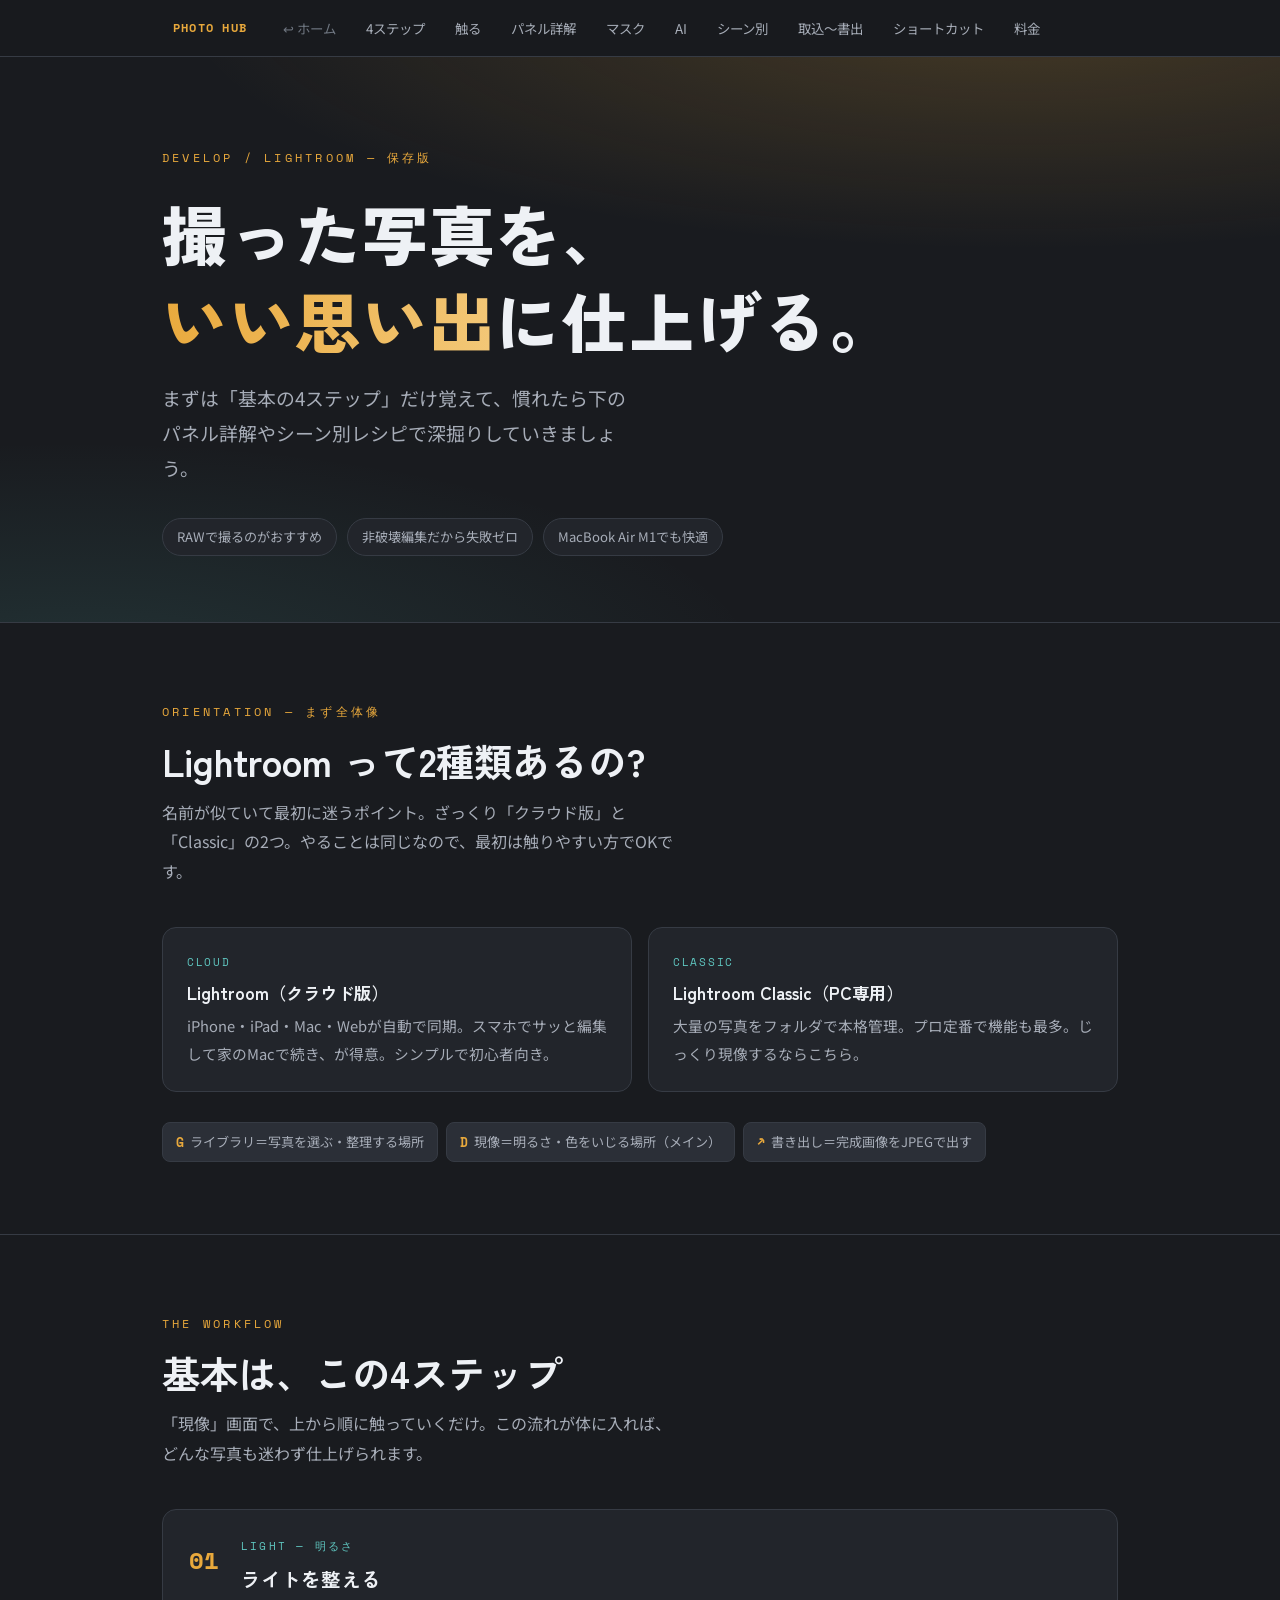
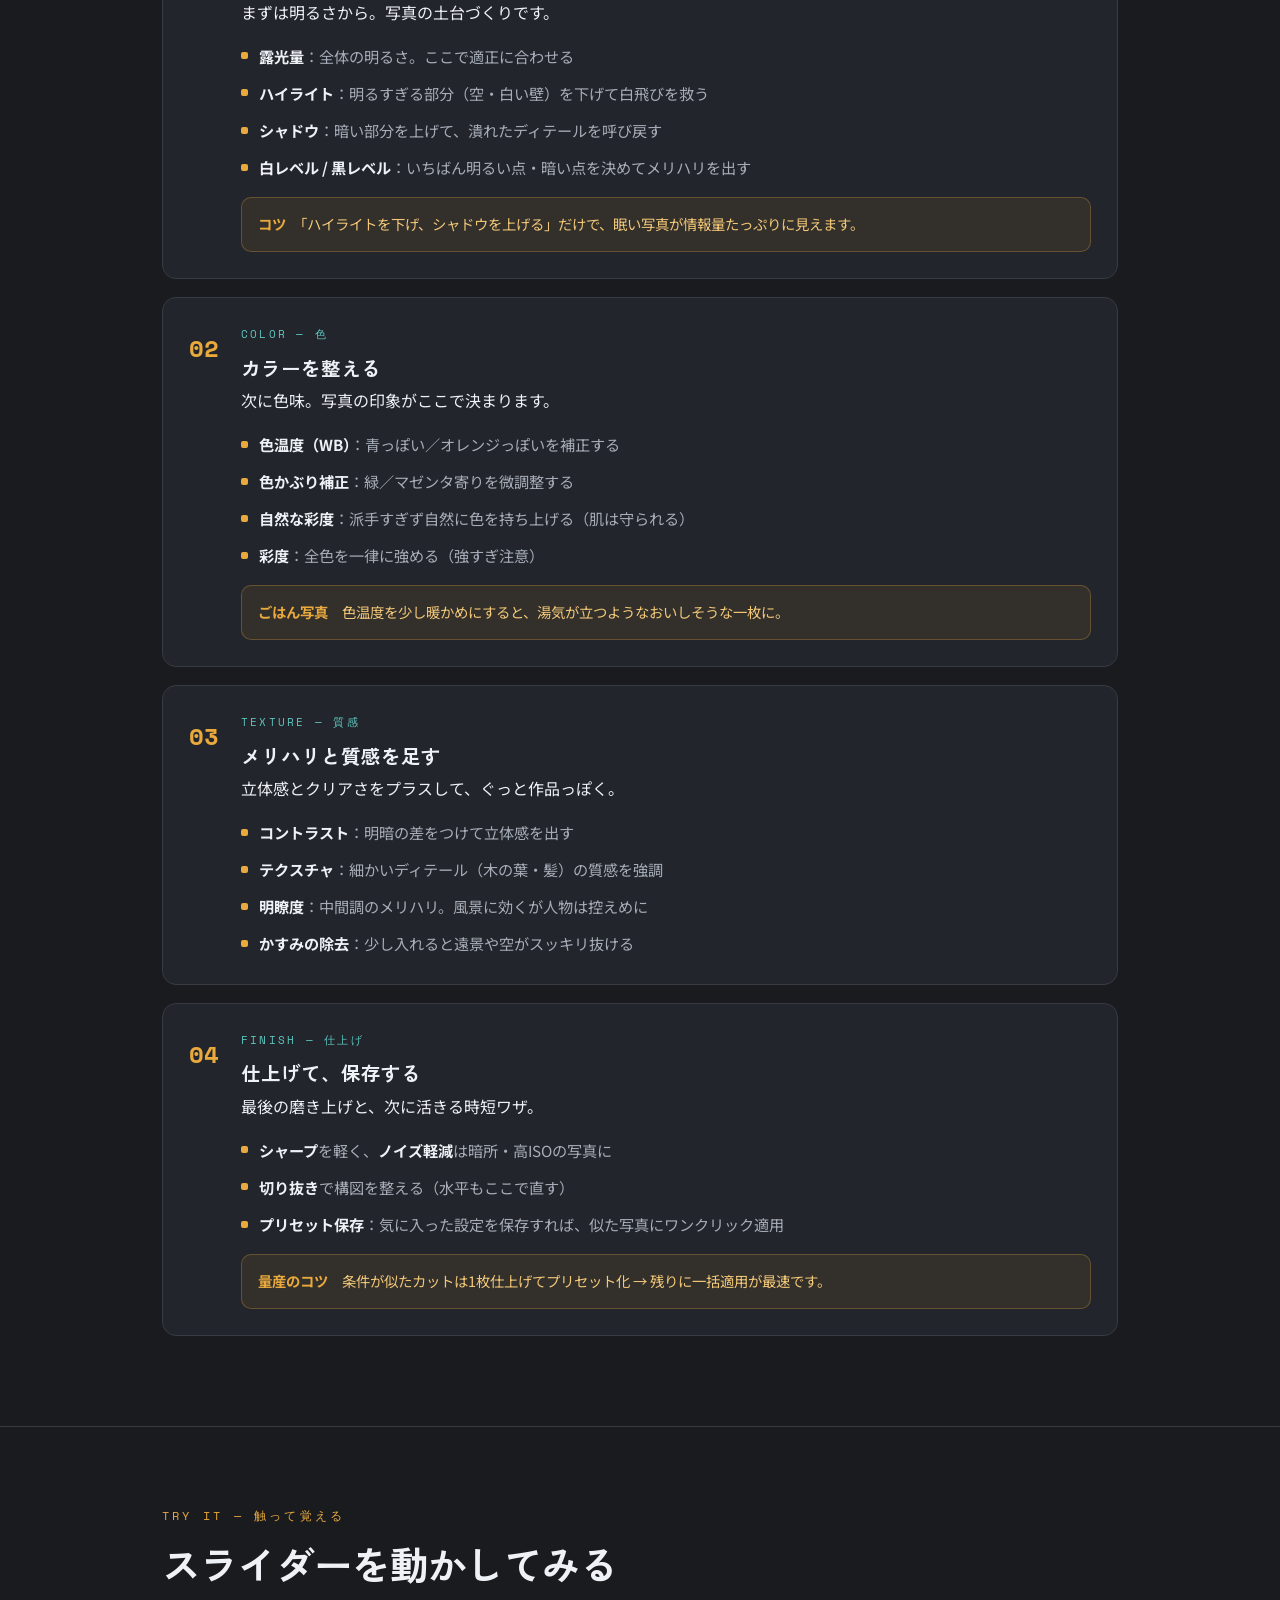
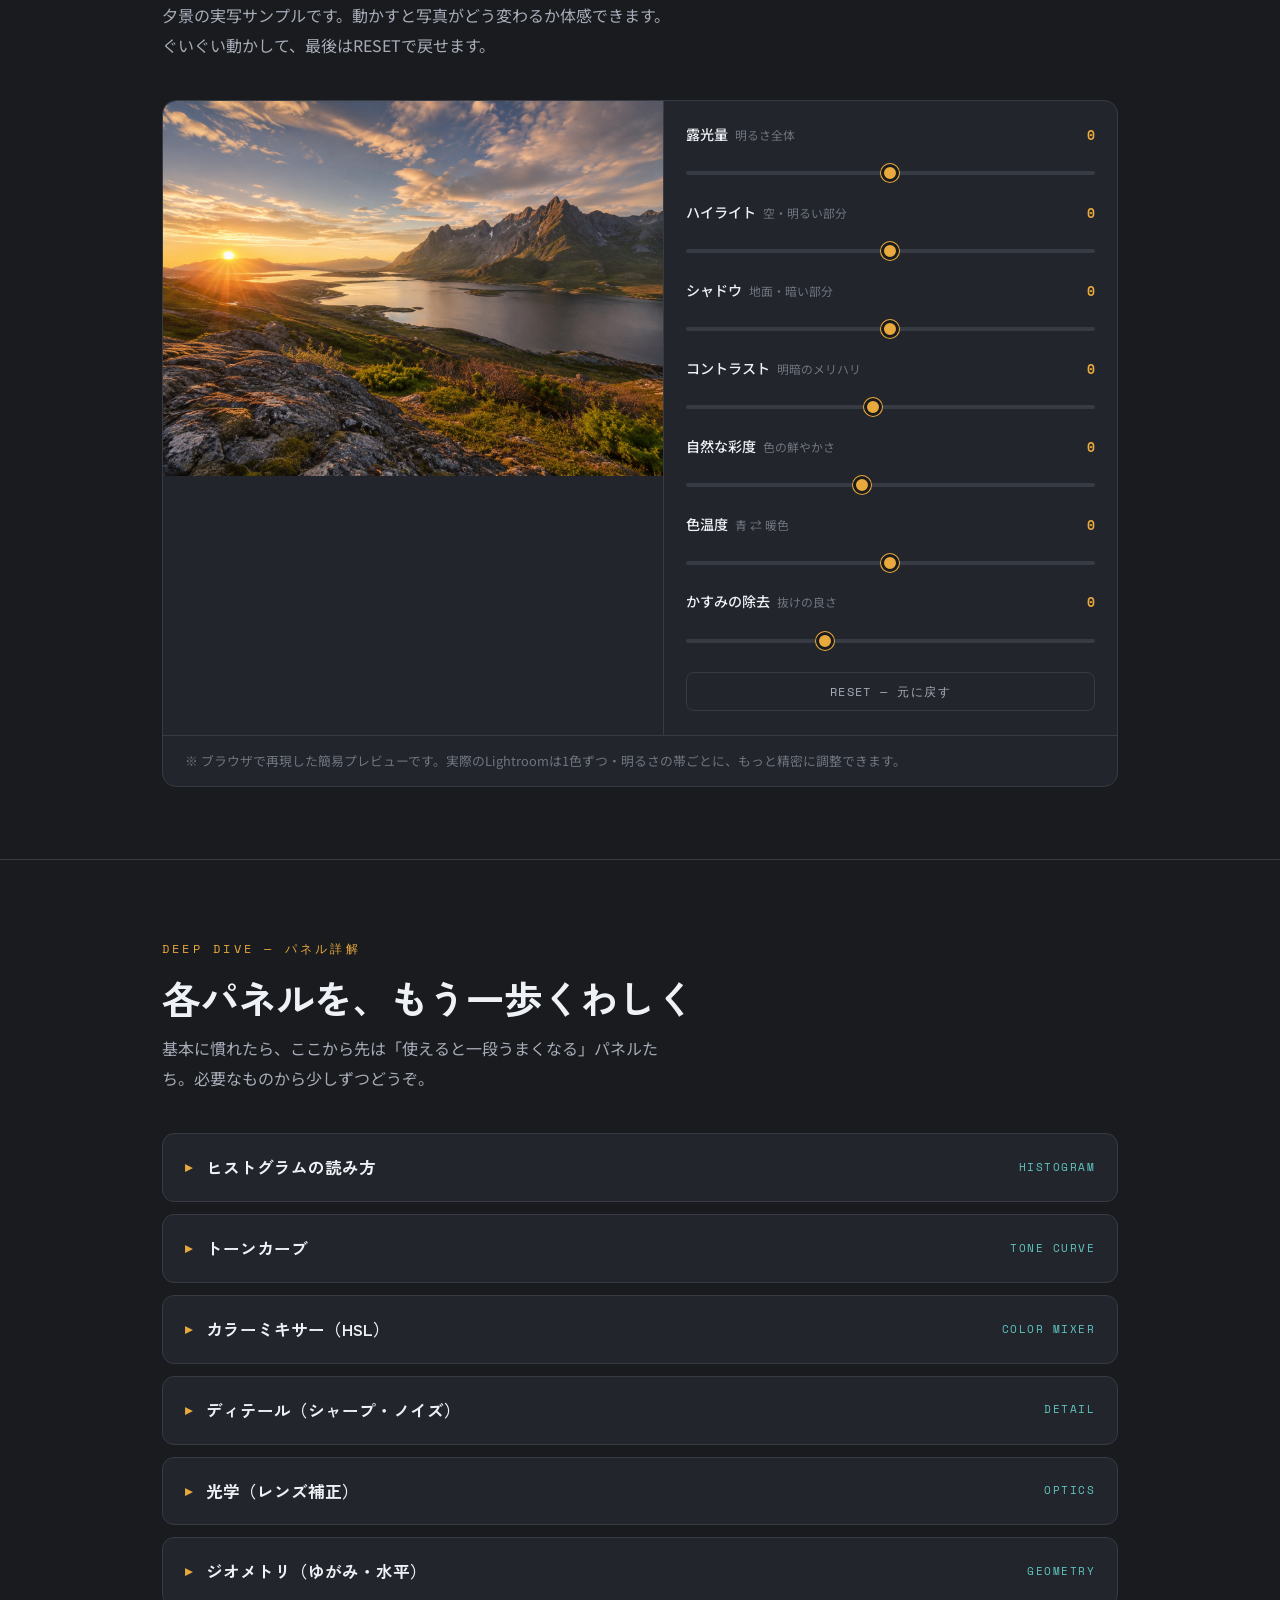
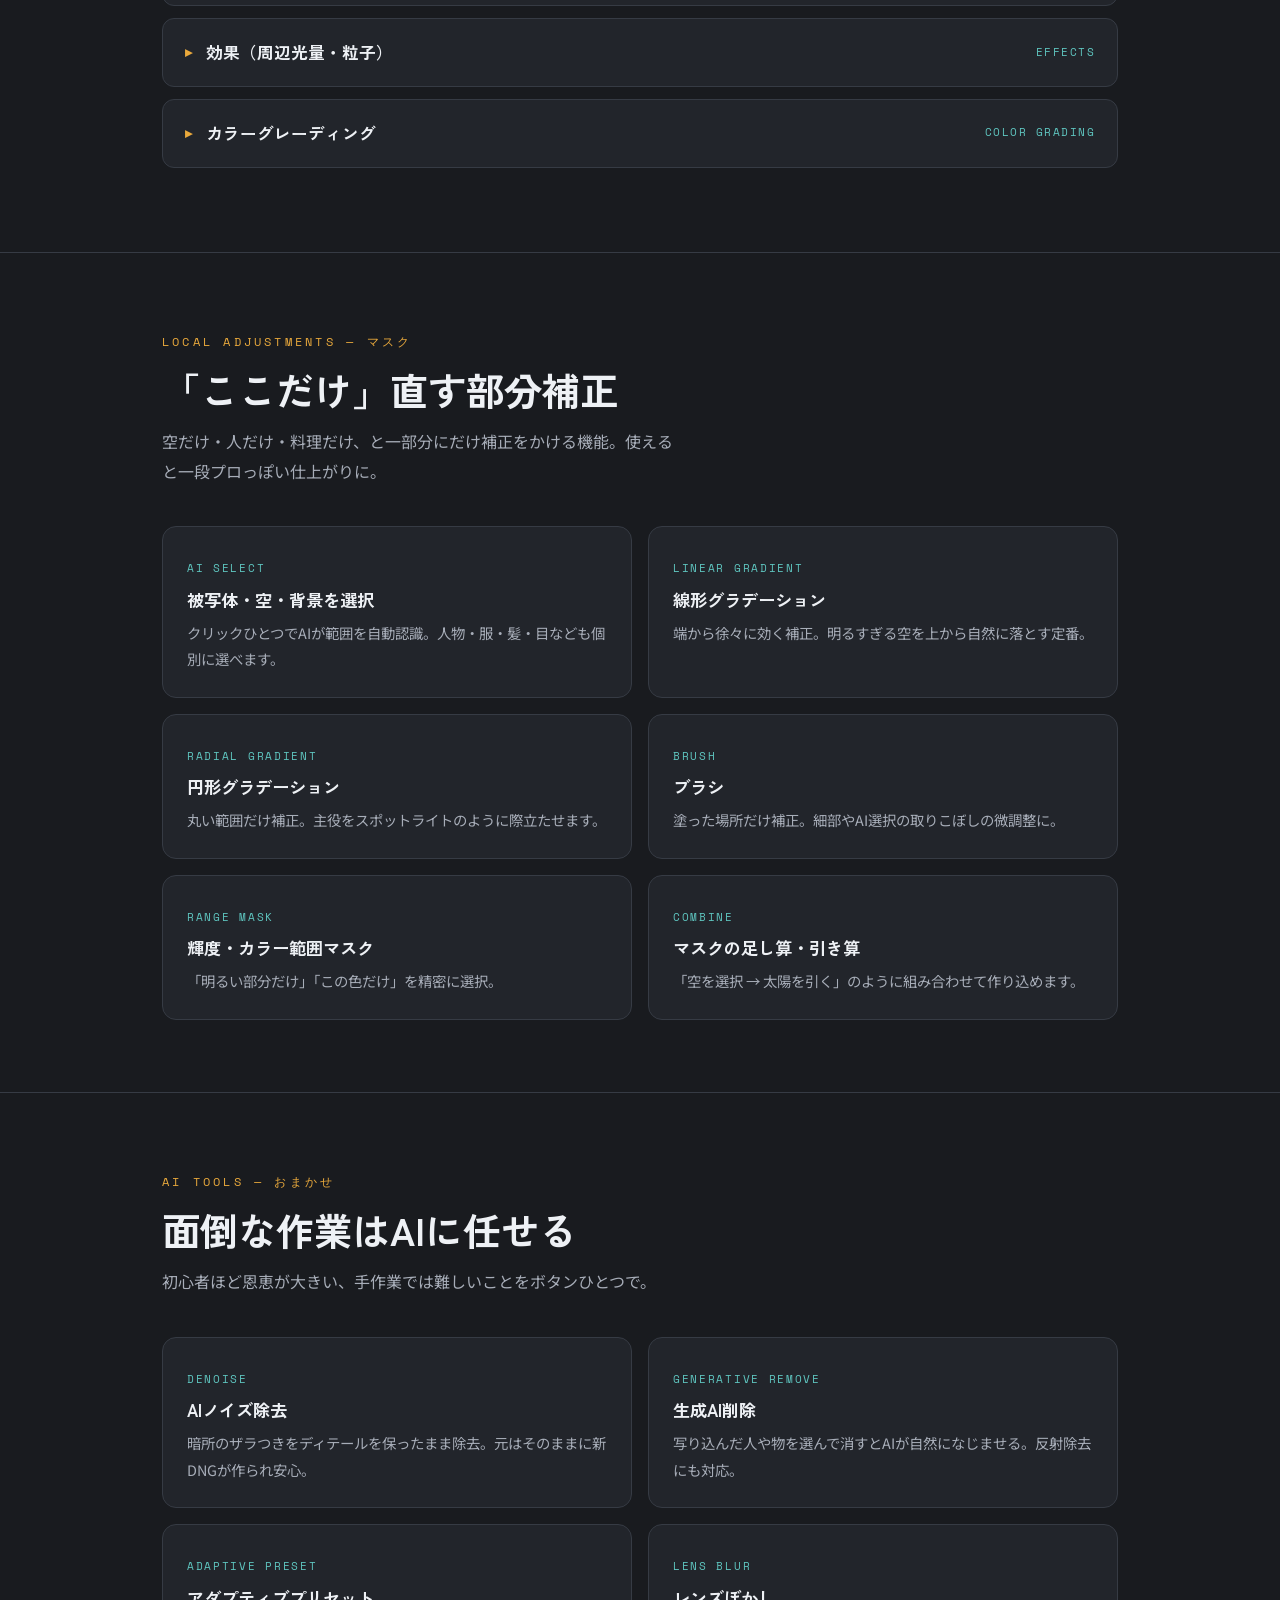
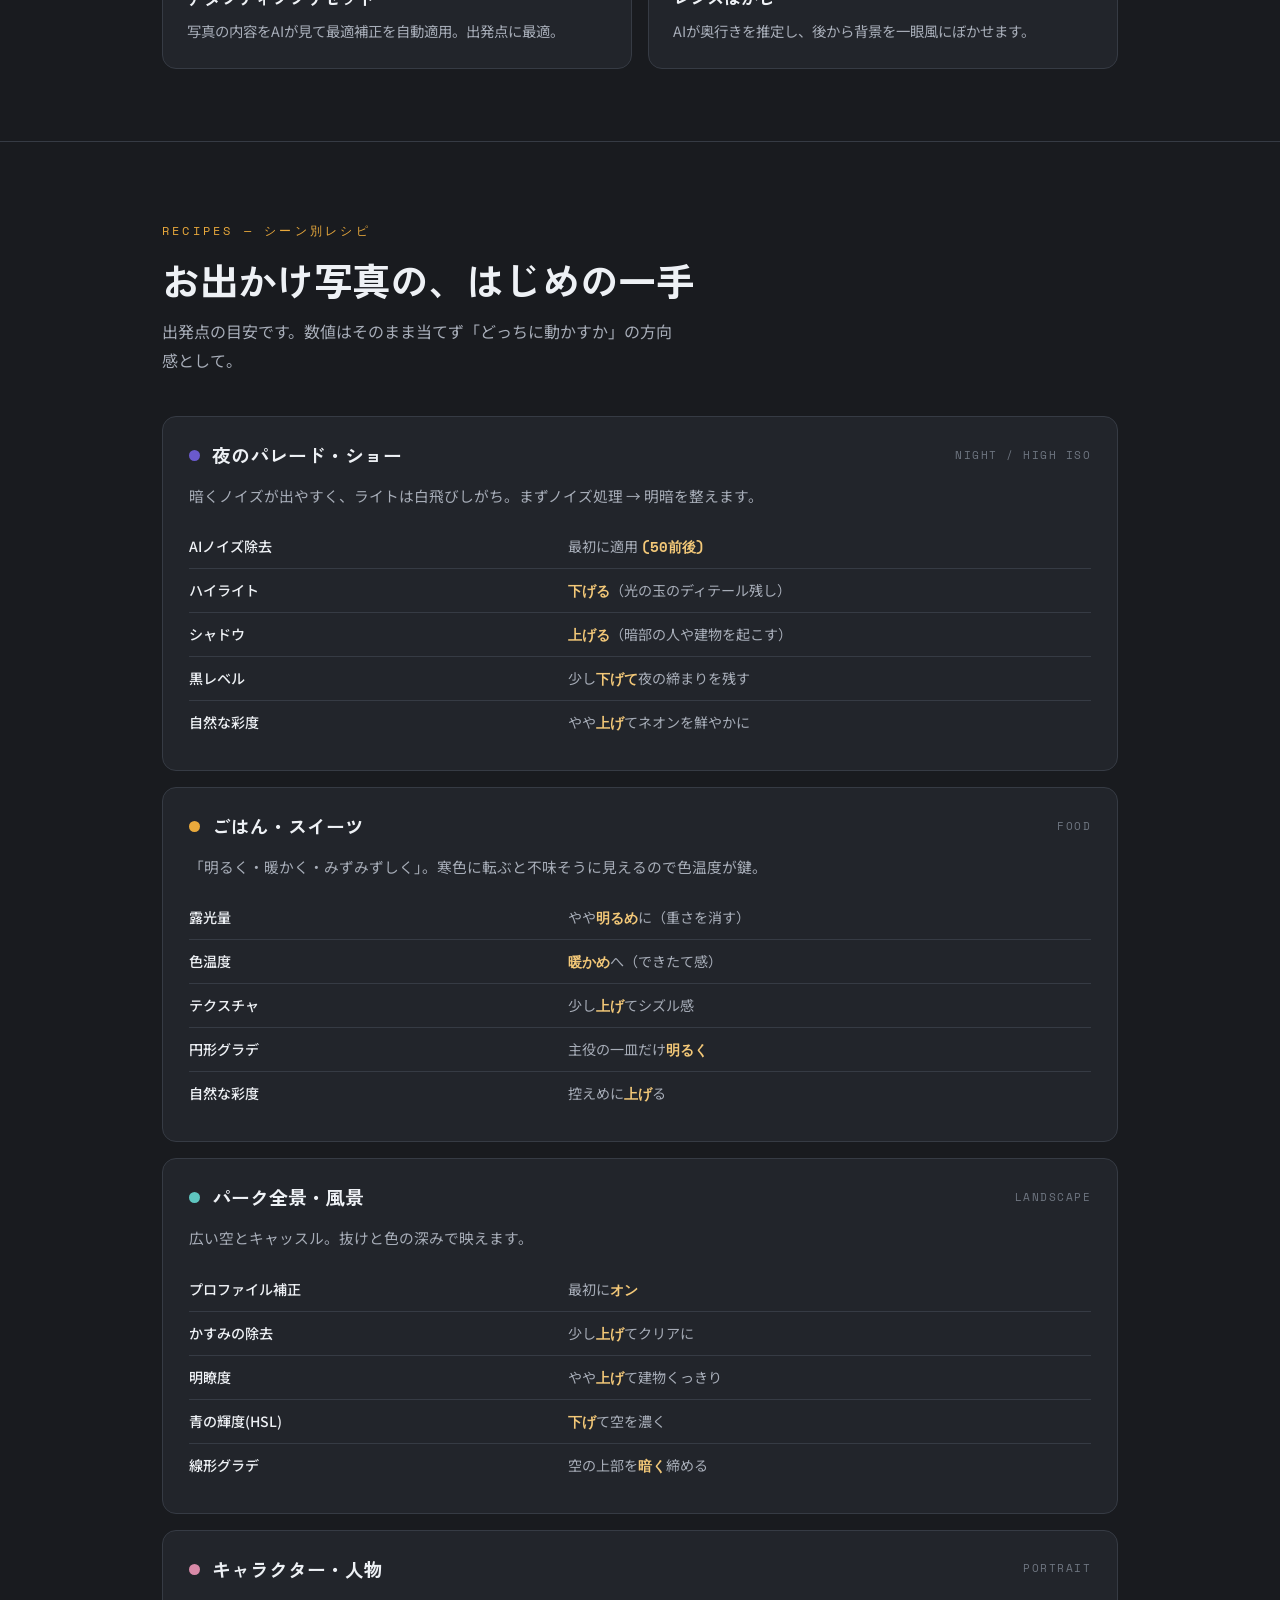
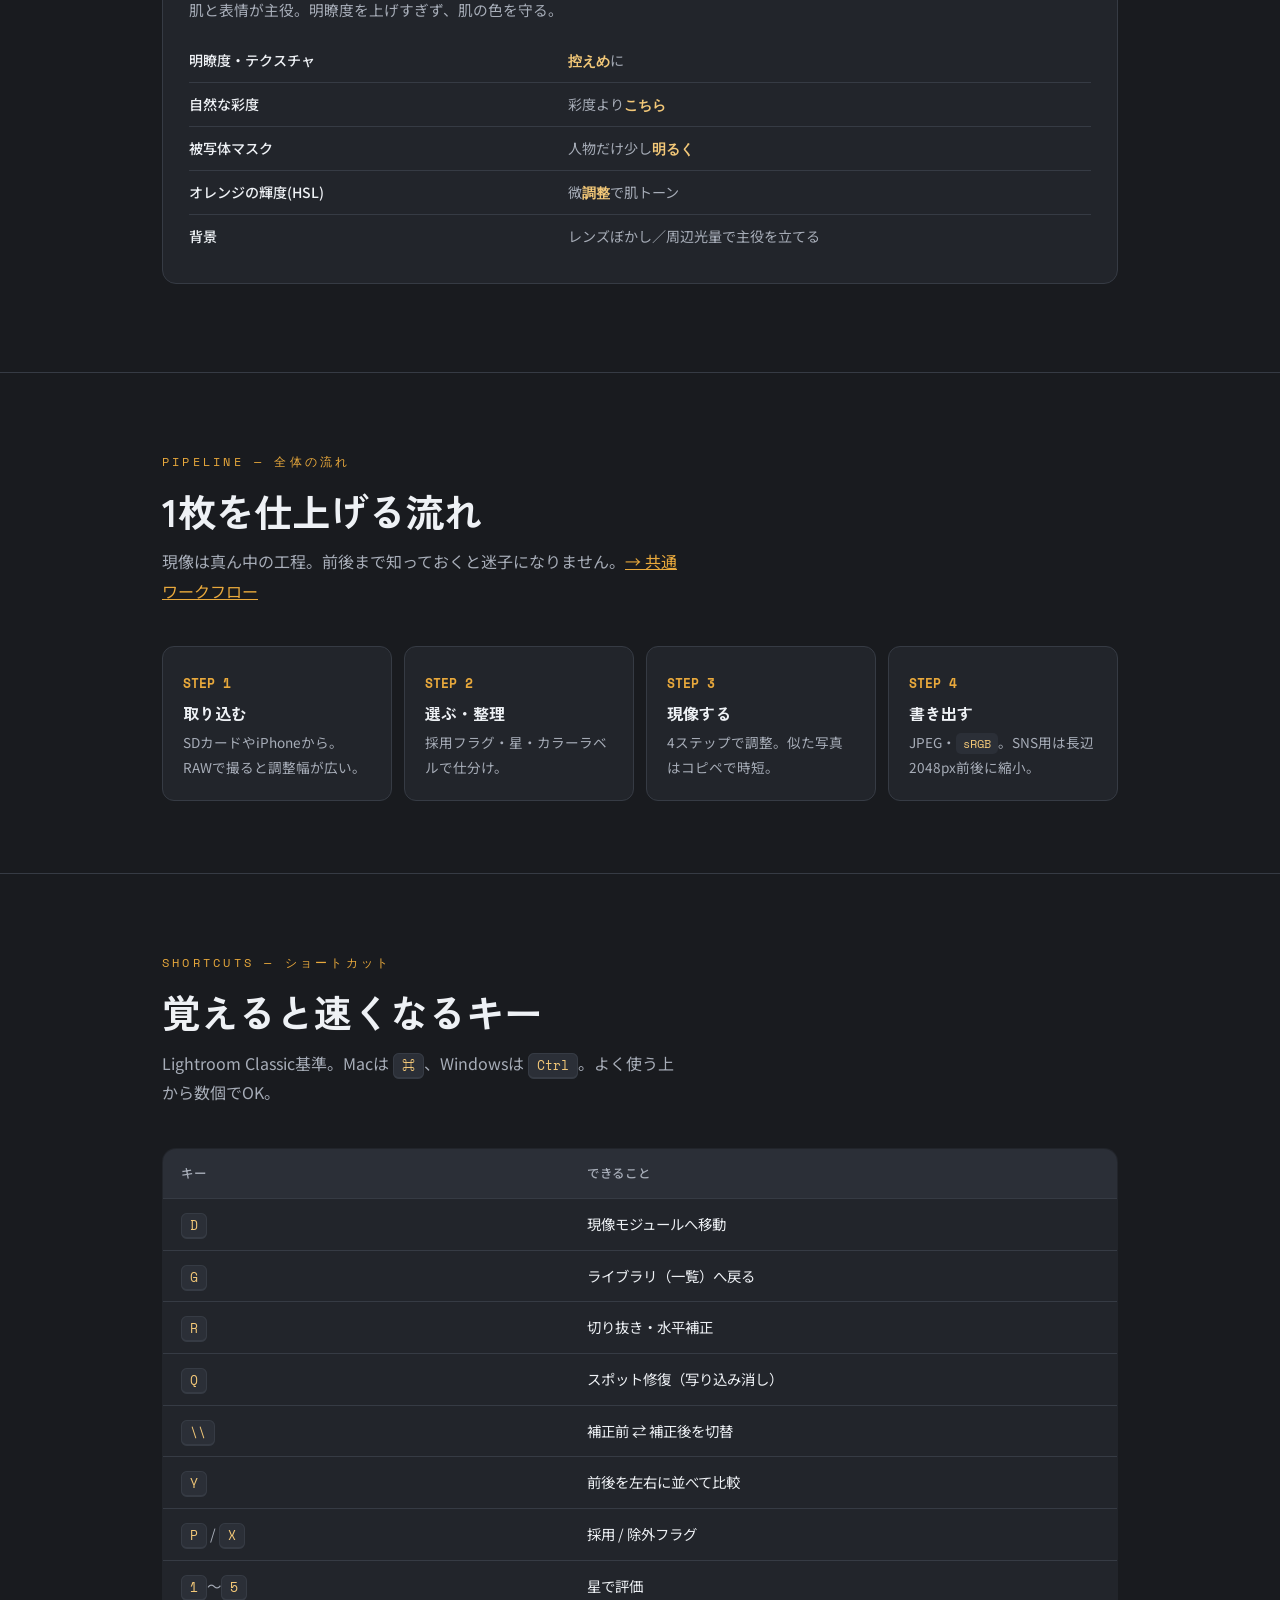
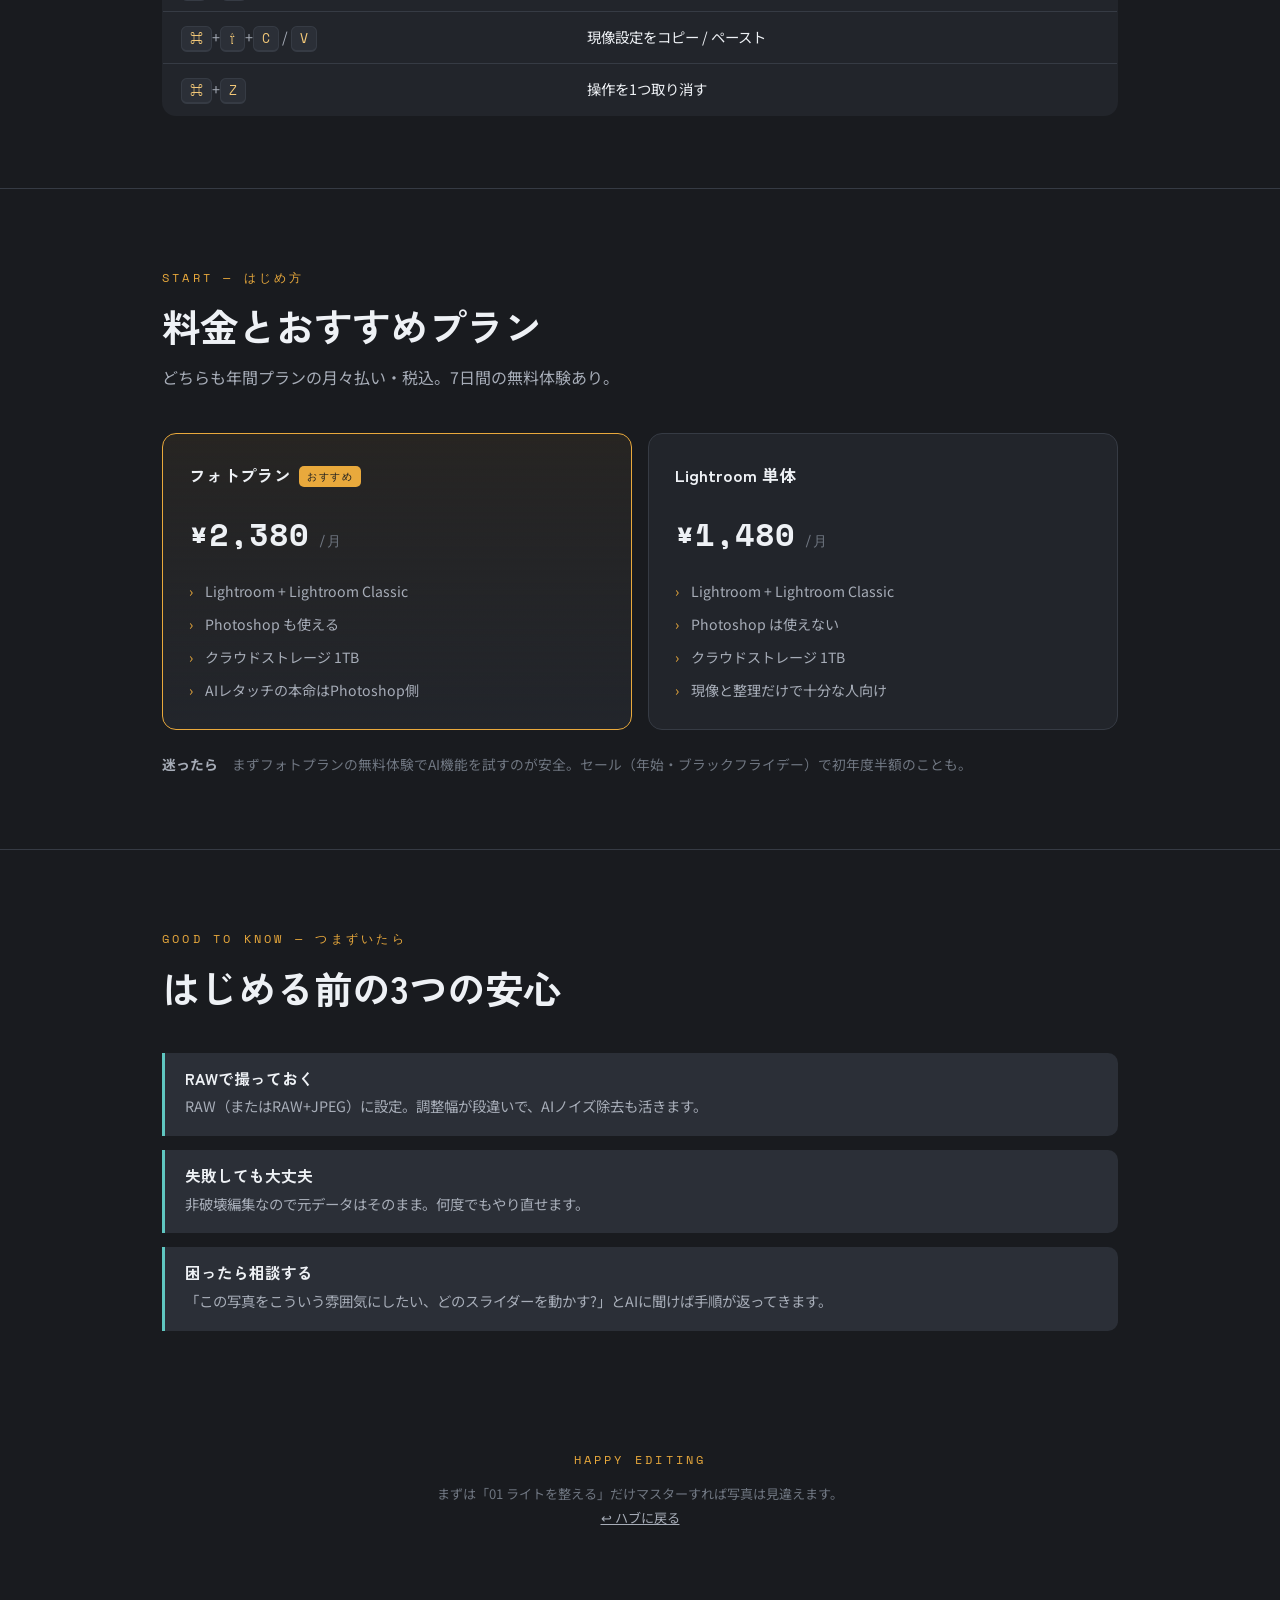
==== commit 6e43acff: "Replace simulator illustrations with realistic photos The exposure (EOS R8) and develop (Lightroom) " ====
--- a/lightroom/index.html
+++ b/lightroom/index.html
@@ -2,30 +2,57 @@
 <html lang="ja">
 <head>
 <meta charset="UTF-8">
-<meta name="viewport" content="width=device-width, initial-scale=1.0">
+<meta name="viewport" content="width=device-width, initial-scale=1.0, viewport-fit=cover">
+<meta name="theme-color" content="#191b1f">
+<meta name="mobile-web-app-capable" content="yes">
+<meta name="apple-mobile-web-app-capable" content="yes">
+<meta name="apple-mobile-web-app-status-bar-style" content="black-translucent">
+<meta name="apple-mobile-web-app-title" content="Photo Hub">
+<link rel="manifest" href="/photo-hub/manifest.webmanifest">
+<link rel="icon" href="/photo-hub/icons/icon-32.png" sizes="32x32" type="image/png">
+<link rel="apple-touch-icon" href="/photo-hub/icons/apple-touch-icon.png">
 <title>Lightroom 現像ガイド — 撮影＆現像ハブ</title>
 <link rel="preconnect" href="https://fonts.googleapis.com">
 <link rel="preconnect" href="https://fonts.gstatic.com" crossorigin>
-<link href="https://fonts.googleapis.com/css2?family=Zen+Kaku+Gothic+New:wght@500;700;900&family=Noto+Sans+JP:wght@400;500;700&family=Space+Mono:wght@400;700&display=swap" rel="stylesheet">
+<link href="https://fonts.googleapis.com/css2?family=Zen+Kaku+Gothic+New:wght@500;700;900&family=Noto+Sans+JP:wght@400;500;700&family=Space+Mono:wght@400;700&display=swap" rel="stylesheet" media="print" onload="this.media='all'">
+<noscript><link href="https://fonts.googleapis.com/css2?family=Zen+Kaku+Gothic+New:wght@500;700;900&family=Noto+Sans+JP:wght@400;500;700&family=Space+Mono:wght@400;700&display=swap" rel="stylesheet"></noscript>
 <link rel="stylesheet" href="../assets/style.css">
 <style>
-  /* このページ固有：CSSで描く夕暮れパークのサンプル写真 */
+  /* このページ固有：実写サンプル＋現像シミュレーター */
   .scene{position:absolute;inset:0}
-  .sky{position:absolute;inset:0;background:linear-gradient(#1a2a4a 0%,#3d4d7a 26%,#9a6f8e 52%,#e08a5a 74%,#f0b96a 100%)}
-  .sun{position:absolute;left:50%;bottom:30%;transform:translateX(-50%);width:120px;height:120px;border-radius:50%;
-    background:radial-gradient(circle,#fff6d8 0%,#ffd887 45%,rgba(255,200,110,0) 72%);filter:blur(2px)}
-  .hills{position:absolute;left:0;right:0;bottom:24%;height:46%;background:linear-gradient(#5a3f5e,#2e2238);
-    clip-path:polygon(0 60%,12% 38%,26% 55%,40% 22%,52% 48%,66% 18%,80% 50%,92% 30%,100% 52%,100% 100%,0 100%);opacity:.9}
-  .ground{position:absolute;left:0;right:0;bottom:0;height:30%;background:linear-gradient(#241a2c,#120c16)}
-  .castle{position:absolute;left:50%;bottom:28%;transform:translateX(-50%);width:60px;height:84px;background:#1b1320;
-    clip-path:polygon(0 100%,0 46%,18% 46%,18% 24%,30% 24%,30% 10%,38% 0,46% 10%,46% 24%,54% 24%,54% 10%,62% 0,70% 10%,70% 24%,82% 24%,82% 46%,100% 46%,100% 100%);opacity:.92}
+  .photo{position:absolute;inset:0;width:100%;height:100%;object-fit:cover;display:block}
   .ov{position:absolute;inset:0;pointer-events:none}
   #hiOv{mix-blend-mode:multiply;opacity:0}
   #shOv{opacity:0}
   #tempOv{mix-blend-mode:overlay;opacity:0}
 </style>
+<script>try{if(sessionStorage.getItem('phSplash'))document.documentElement.className+=' no-splash';else sessionStorage.setItem('phSplash','1');}catch(e){}</script>
+<style>
+/* 起動スプラッシュ（最初の描画から黒地・サイト雰囲気に統一） */
+html{background:#191b1f}
+#ph-splash{position:fixed;inset:0;z-index:9999;display:flex;flex-direction:column;align-items:center;justify-content:center;gap:20px;
+  background:radial-gradient(120% 80% at 80% 10%,rgba(233,169,60,.16),transparent 55%),radial-gradient(95% 70% at 8% 105%,rgba(95,198,192,.10),transparent 60%),#191b1f;
+  transition:opacity .5s ease,visibility .5s ease}
+#ph-splash.ph-hide{opacity:0;visibility:hidden}
+.no-splash #ph-splash{display:none}
+.ph-ap-wrap{position:relative;width:60px;height:60px;display:grid;place-items:center}
+.ph-ap{width:60px;height:60px;border-radius:50%;background:conic-gradient(from 0deg,rgba(233,169,60,0),#e9a93c);
+  -webkit-mask:radial-gradient(farthest-side,transparent calc(100% - 4px),#000 calc(100% - 3px));
+          mask:radial-gradient(farthest-side,transparent calc(100% - 4px),#000 calc(100% - 3px));
+  animation:ph-spin .95s linear infinite}
+.ph-lens{position:absolute;width:12px;height:12px;border-radius:50%;background:radial-gradient(circle at 35% 35%,#f3c878,#b9852a);box-shadow:0 0 10px rgba(233,169,60,.45)}
+.ph-brand{font-family:"Space Mono",ui-monospace,Menlo,monospace;letter-spacing:.32em;font-size:.8rem;font-weight:700;color:#e9a93c;padding-left:.32em}
+.ph-sub{font-family:"Space Mono",ui-monospace,Menlo,monospace;letter-spacing:.18em;font-size:.58rem;color:#6f7681;padding-left:.18em}
+@keyframes ph-spin{to{transform:rotate(360deg)}}
+@media (prefers-reduced-motion:reduce){.ph-ap{animation:none}}
+</style>
 </head>
 <body data-page="lightroom">
+<div id="ph-splash" aria-hidden="true">
+  <div class="ph-ap-wrap"><div class="ph-ap"></div><div class="ph-lens"></div></div>
+  <div class="ph-brand">PHOTO HUB</div>
+  <div class="ph-sub">撮影＆現像ハブ</div>
+</div>
 
 <nav class="nav">
   <div class="wrap">
@@ -164,14 +191,14 @@
     <div class="sec-head reveal">
       <span class="eyebrow">Try It — 触って覚える</span>
       <h2>スライダーを動かしてみる</h2>
-      <p>夕暮れのパーク風サンプルです。動かすと写真がどう変わるか体感できます。ぐいぐい動かして、最後はRESETで戻せます。</p>
+      <p>夕景の実写サンプルです。動かすと写真がどう変わるか体感できます。ぐいぐい動かして、最後はRESETで戻せます。</p>
     </div>
 
     <div class="lab reveal">
       <div class="lab-grid">
         <div class="stage">
           <div class="scene" id="scene">
-            <div class="sky"></div><div class="sun"></div><div class="hills"></div><div class="castle"></div><div class="ground"></div>
+            <img class="photo" src="develop.png" alt="夕景の風景写真（現像サンプル）" width="724" height="543" decoding="async">
           </div>
           <div class="ov" id="hiOv"></div>
           <div class="ov" id="shOv"></div>
--- a/assets/style.css
+++ b/assets/style.css
@@ -71,7 +71,8 @@
 .hero h1 .accent{background:linear-gradient(100deg,var(--accent),var(--accent-soft));-webkit-background-clip:text;background-clip:text;color:transparent}
 .lead{font-size:clamp(1rem,2.2vw,1.18rem);color:var(--ink-soft);max-width:48ch}
 .hero-meta{margin-top:32px;display:flex;flex-wrap:wrap;gap:10px}
-.chip{font-size:.82rem;color:var(--ink-soft);border:1px solid var(--line);border-radius:999px;padding:6px 14px;background:var(--panel)}
+.chip{font-size:.82rem;color:var(--ink-soft);border:1px solid var(--line);border-radius:999px;padding:6px 14px;background:var(--panel);text-decoration:none;transition:border-color .2s ease,color .2s ease}
+a.chip:hover{border-color:var(--accent);color:var(--accent)}
 
 /* ---------- section ---------- */
 .section{padding:72px 0;border-bottom:1px solid var(--line)}
@@ -245,3 +246,22 @@
   .acc .body .mini{background:rgba(233,169,60,.08)}
   .plan.feat{background:var(--panel)}
 }
+
+/* =========================================================
+   PWA / iOS セーフエリア対応
+   viewport-fit=cover の全画面表示でも、固定ナビをステータスバー
+   （時計・バッテリー・ノッチ／Dynamic Island）の下へ確実に逃がす。
+   env(safe-area-inset-*) は通常ブラウザでは 0 なので影響なし。
+   ========================================================= */
+html{background:var(--bg)}                         /* オーバースクロール時も暗く */
+.nav{padding-top:env(safe-area-inset-top, 0px)}    /* ← 時計と被らせない核心 */
+.wrap{
+  padding-left:max(22px, env(safe-area-inset-left, 0px));
+  padding-right:max(22px, env(safe-area-inset-right, 0px));
+}
+.footer{padding-bottom:calc(70px + env(safe-area-inset-bottom, 0px))} /* ホームインジケータ回避 */
+
+
+/* ---------- アンカー先が固定ナビ（＋用語集の検索バー）に隠れない ---------- */
+section[id]{scroll-margin-top:calc(68px + env(safe-area-inset-top, 0px))}
+.cat[id]{scroll-margin-top:calc(128px + env(safe-area-inset-top, 0px))}
